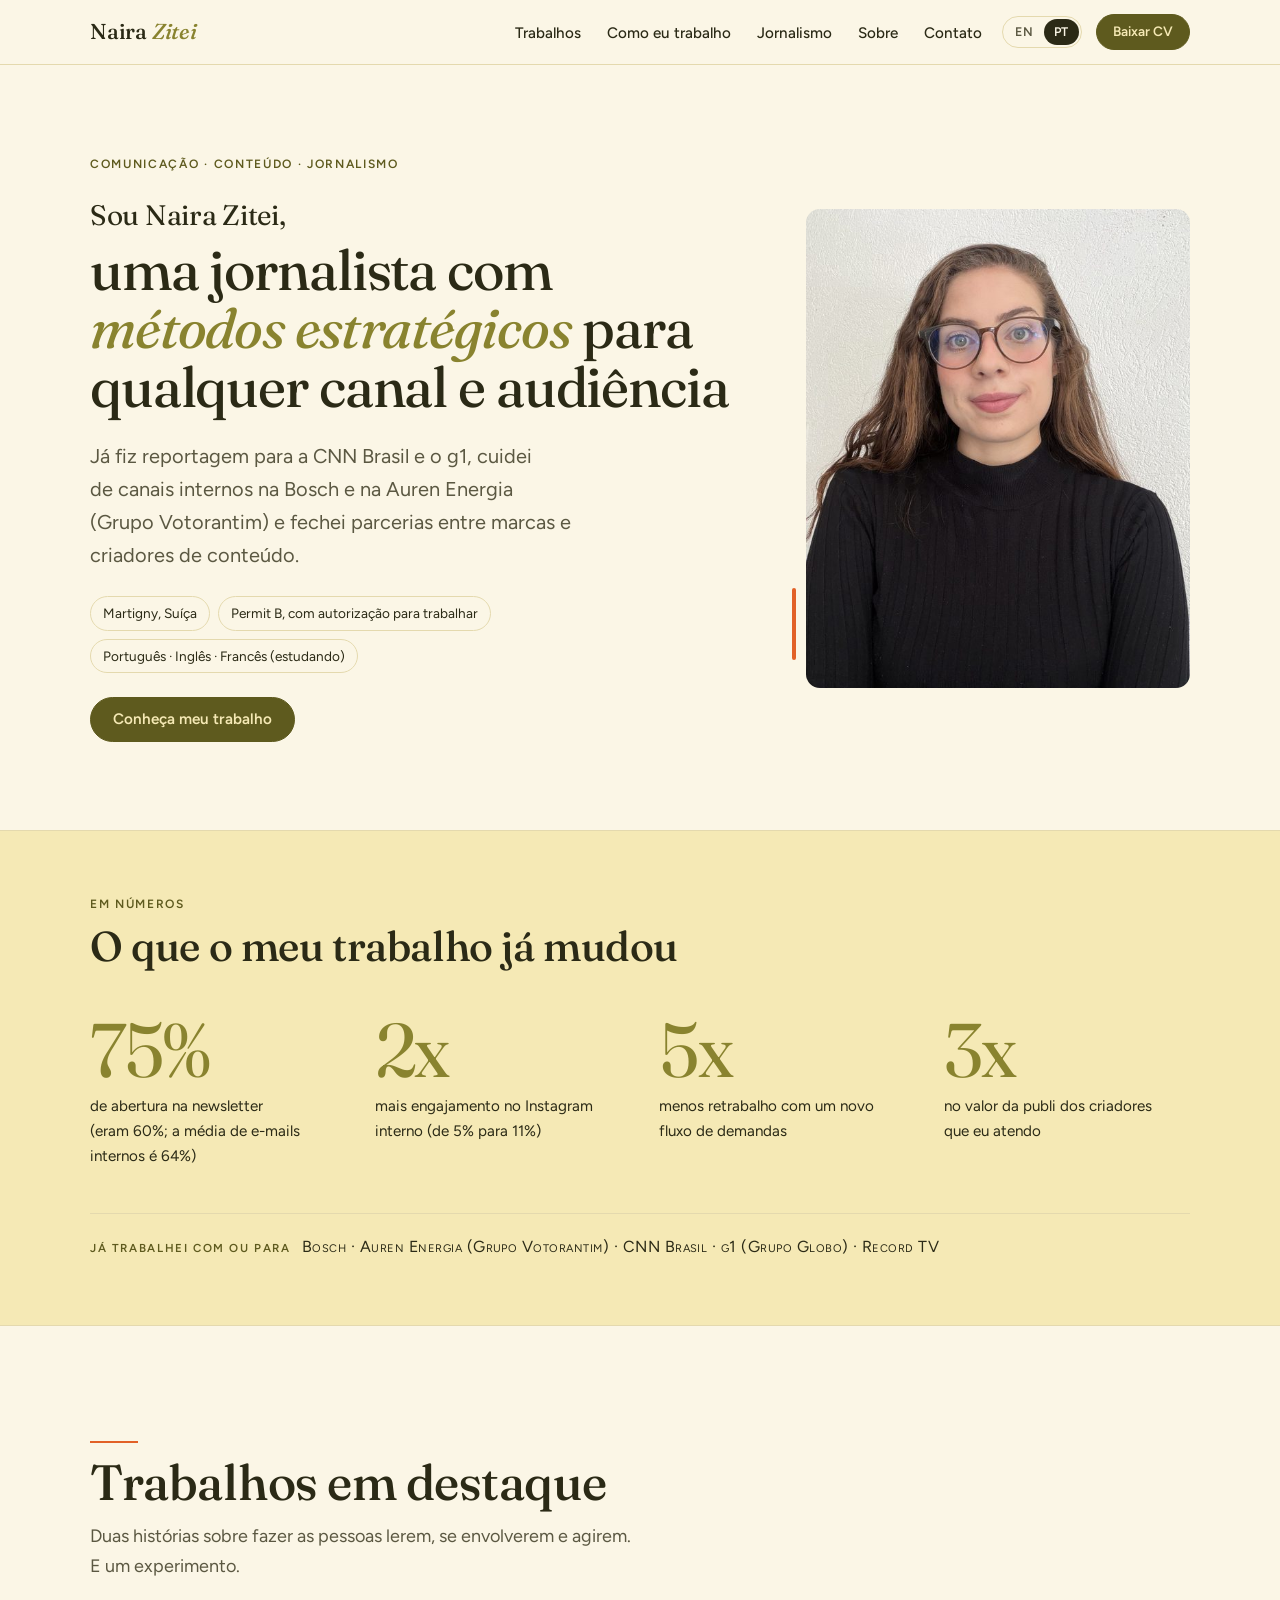
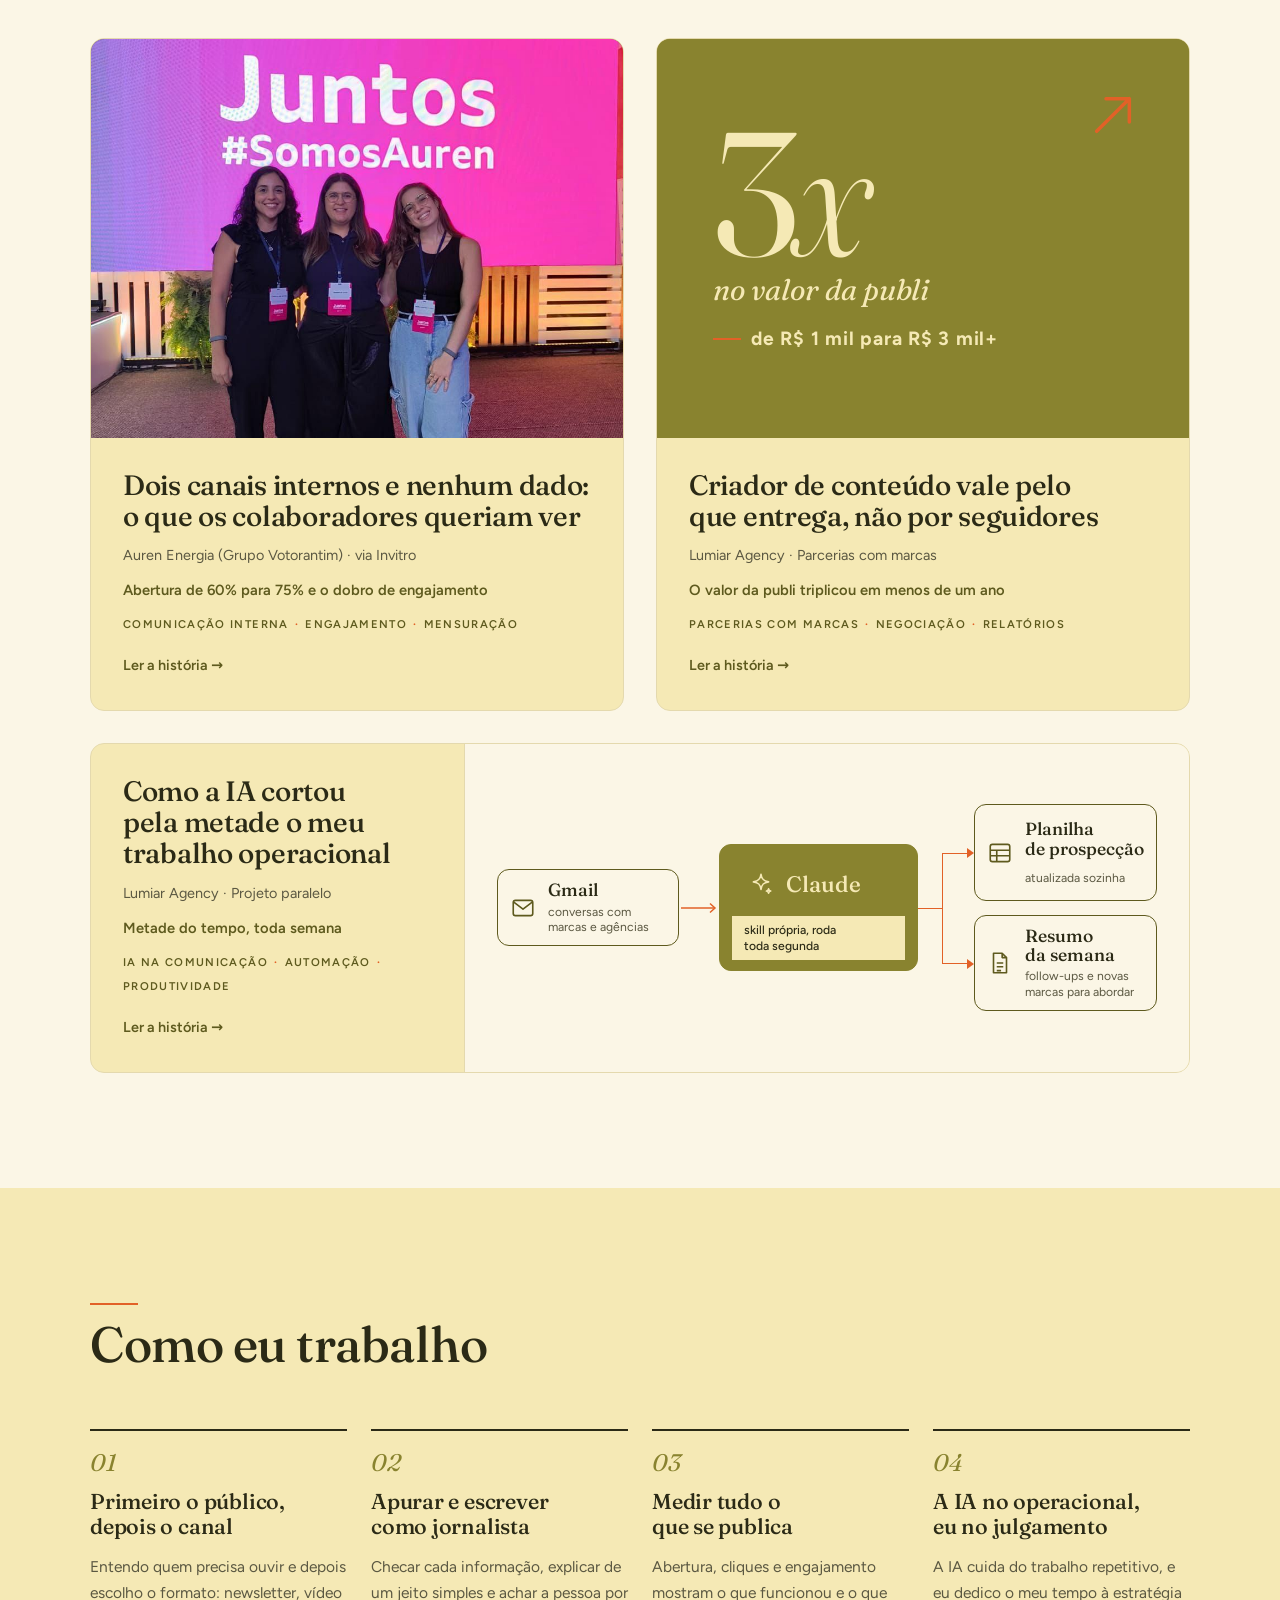
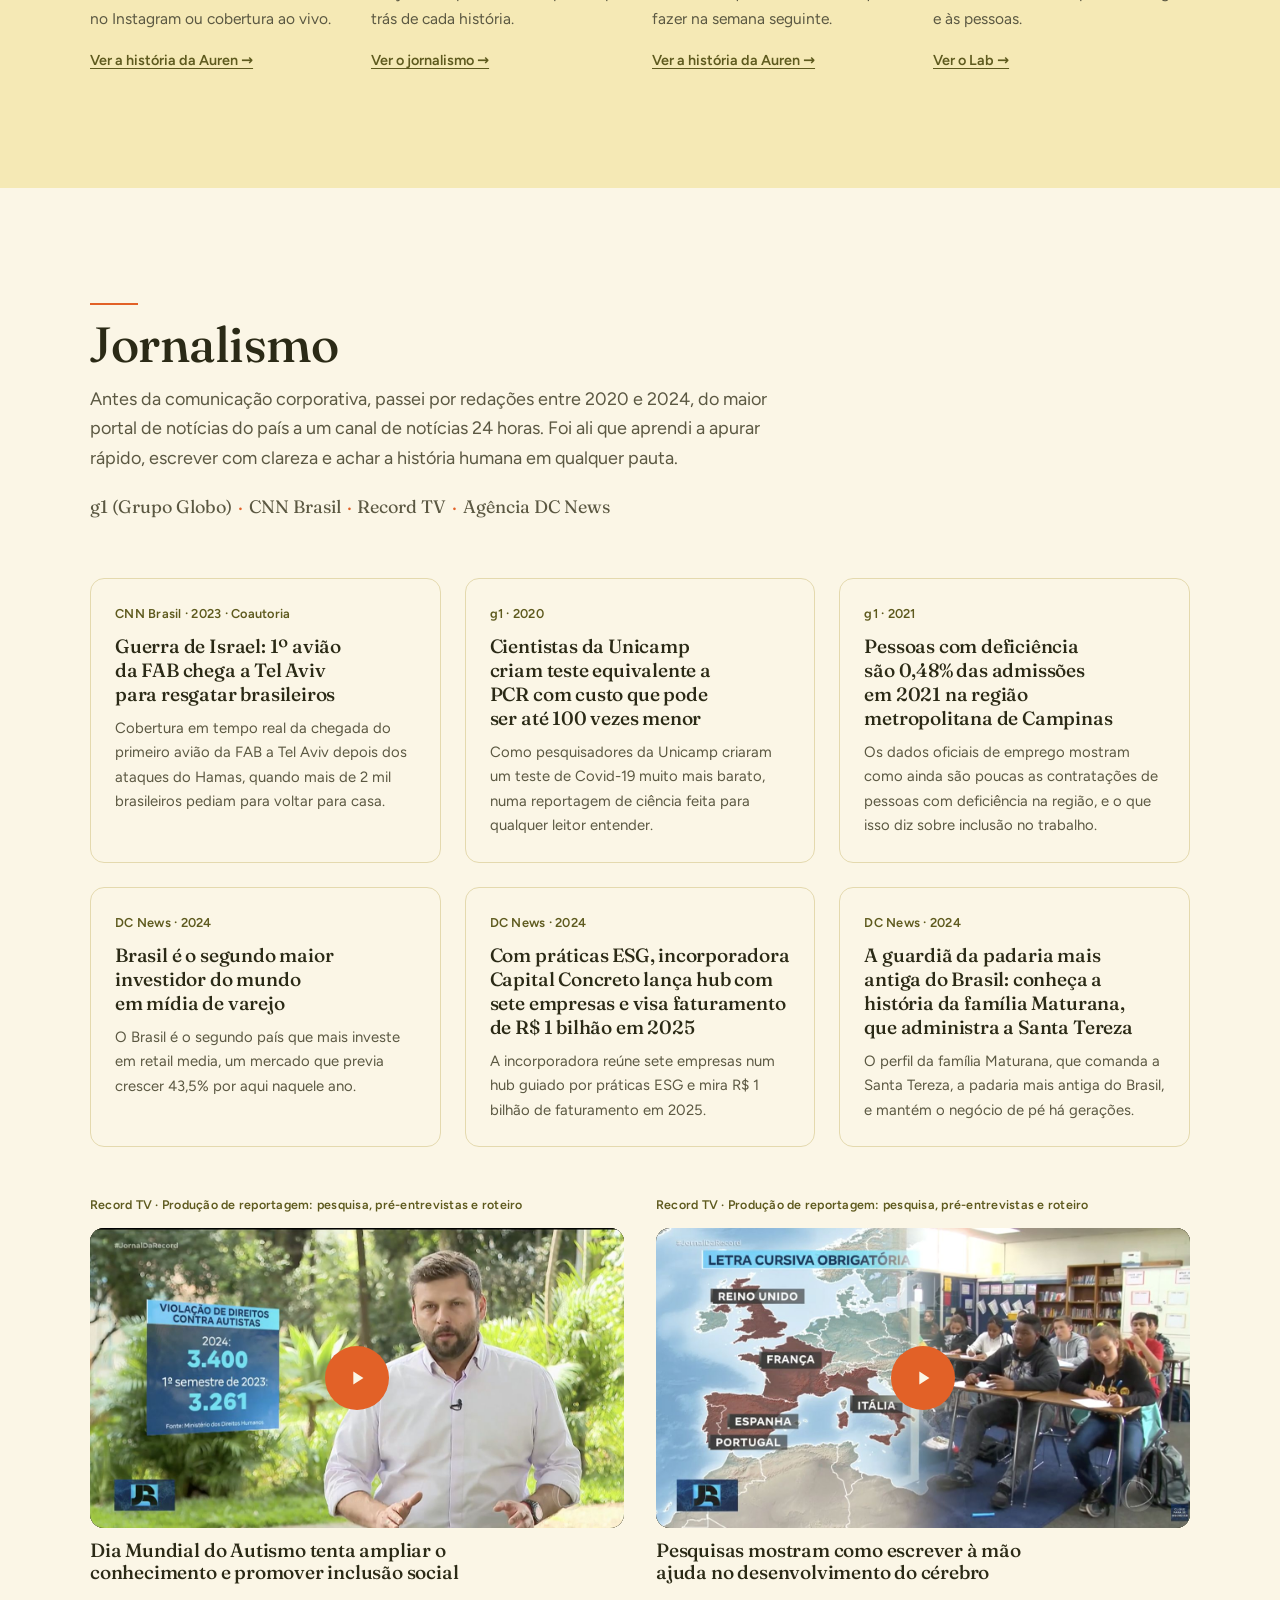
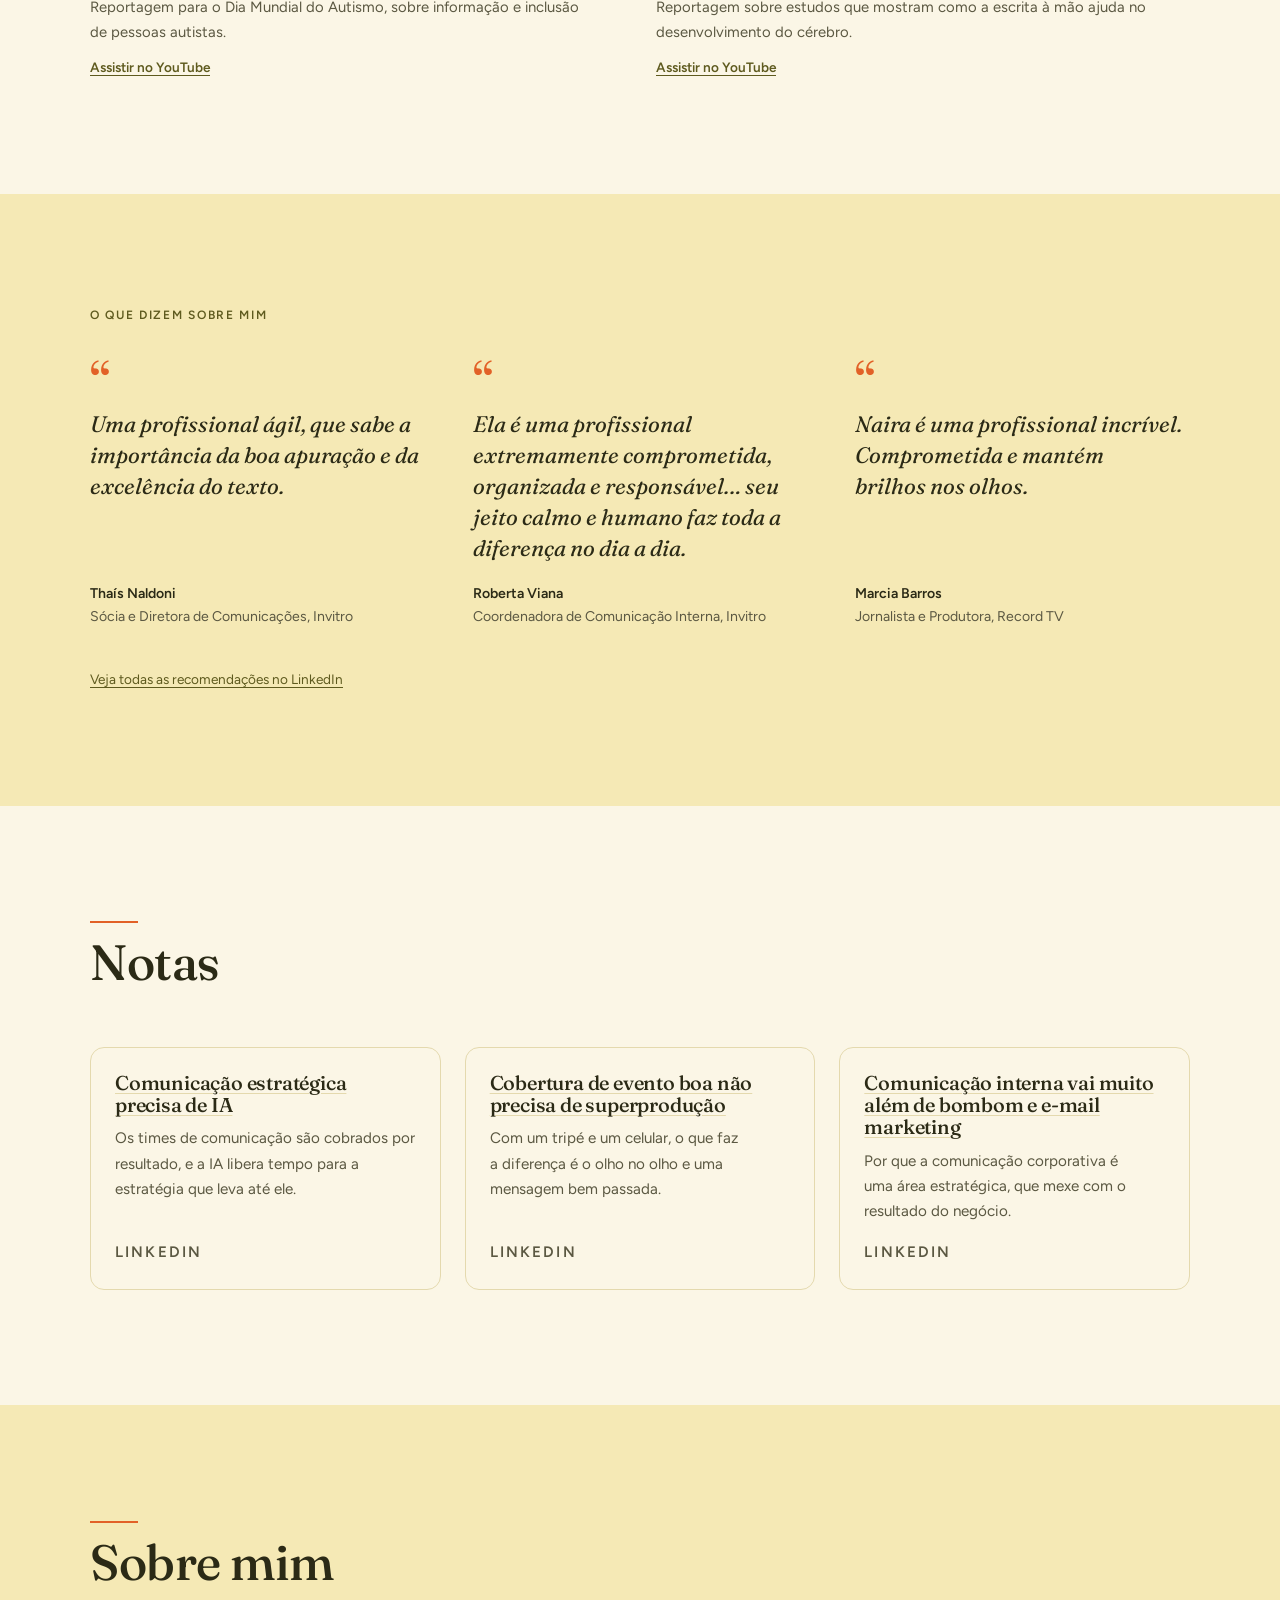
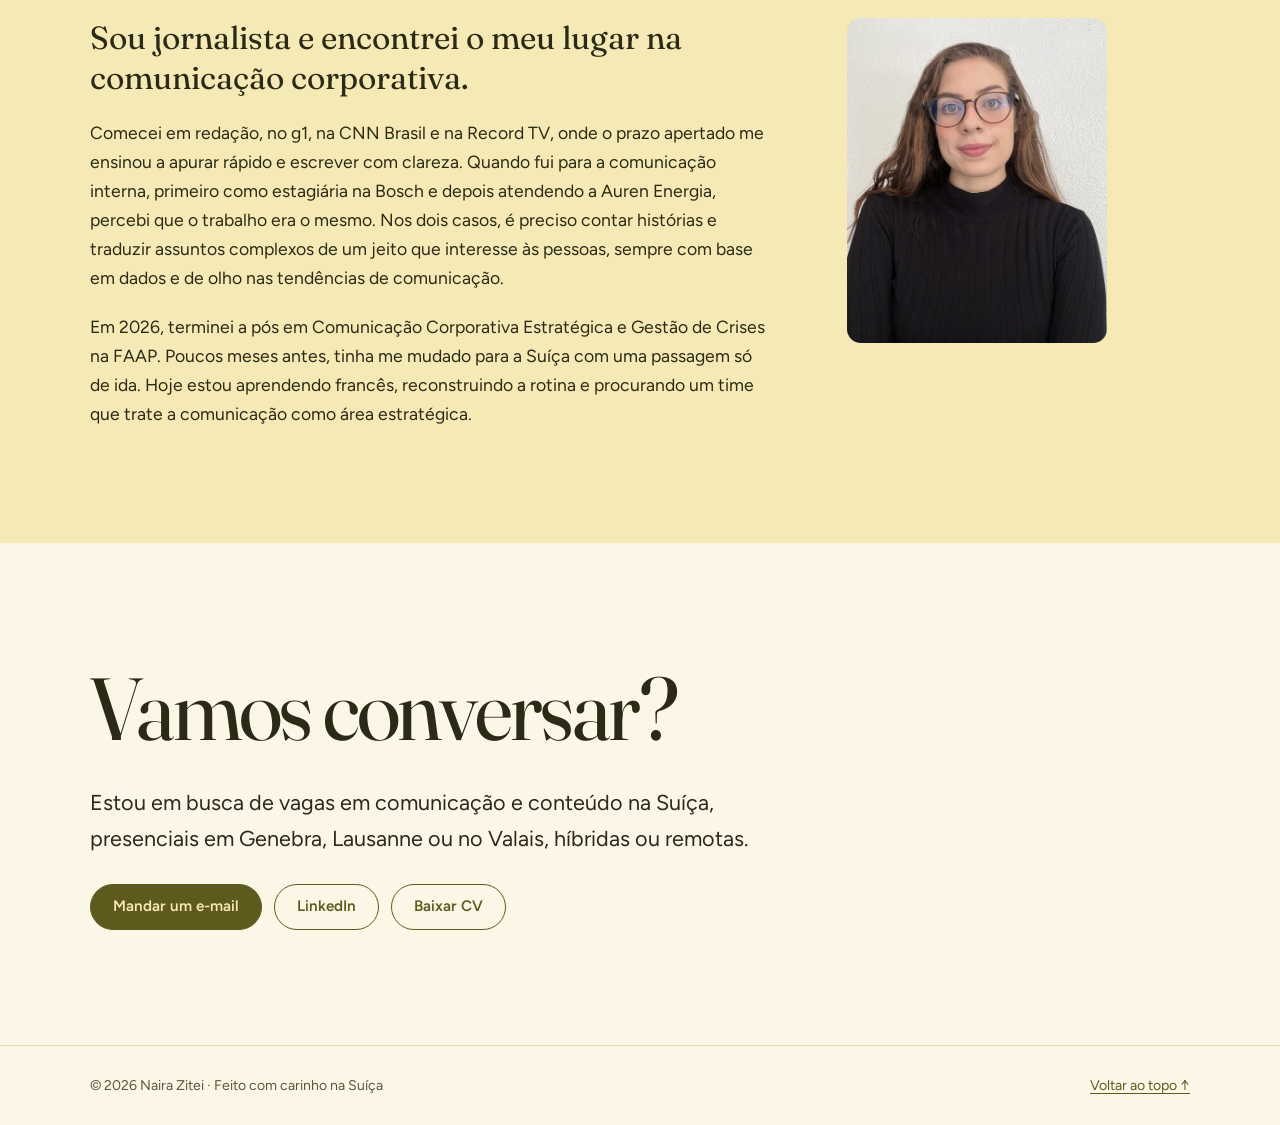
==== pt/index.html @ 951489b4 "Redesign portfolio site (EN + PT) New home page, Auren and Creators case studies, the Lab, Portugues" ====
<!doctype html>
<html lang="pt-BR">
<head>
<meta charset="utf-8">
<meta name="viewport" content="width=device-width, initial-scale=1, viewport-fit=cover">
<title>Naira Zitei | Comunicação, Conteúdo e Jornalismo</title>
<meta name="description" content="Jornalista e especialista em comunicação e conteúdo, morando na Suíça. Cases da Auren Energia (Grupo Votorantim) e de parcerias com marcas, além de reportagens publicadas na CNN Brasil e no g1.">
<link rel="canonical" href="https://nairazitei.github.io/pt/">
<link rel="alternate" hreflang="en" href="https://nairazitei.github.io/">
<link rel="alternate" hreflang="pt-BR" href="https://nairazitei.github.io/pt/">
<link rel="alternate" hreflang="x-default" href="https://nairazitei.github.io/">
<meta property="og:type" content="website">
<meta property="og:locale" content="pt_BR">
<meta property="og:title" content="Naira Zitei | Comunicação, Conteúdo e Jornalismo">
<meta property="og:description" content="Jornalista e especialista em comunicação e conteúdo, morando na Suíça. Cases da Auren Energia (Grupo Votorantim) e de parcerias com marcas, além de reportagens publicadas na CNN Brasil e no g1.">
<meta property="og:url" content="https://nairazitei.github.io/pt/">
<meta property="og:image" content="https://nairazitei.github.io/assets/img/og-image-pt.jpg">
<meta property="og:image:width" content="1200">
<meta property="og:image:height" content="630">
<meta property="og:image:alt" content="Retrato de Naira Zitei com o título: Uma jornalista com métodos estratégicos para qualquer canal e audiência">
<meta name="twitter:card" content="summary_large_image">
<meta name="theme-color" content="#FBF6E6">
<link rel="icon" href="../assets/img/favicon.svg" type="image/svg+xml">
<link rel="preload" href="../assets/fonts/fraunces-latin-opsz-normal.woff2" as="font" type="font/woff2" crossorigin>
<link rel="preload" href="../assets/fonts/figtree-latin-wght-normal.woff2" as="font" type="font/woff2" crossorigin>
<link rel="stylesheet" href="../assets/css/style.css">
</head>
<body>
<a class="skip" href="#main">Pular para o&nbsp;conteúdo</a>
<header class="site-header">
  <div class="wrap">
    <a class="wordmark" href="#top">Naira <em>Zitei</em></a>
    <nav class="nav" id="site-nav" aria-label="Principal">
      <ul>
        <li><a href="#work">Trabalhos</a></li>
        <li><a href="#how-i-work">Como eu&nbsp;trabalho</a></li>
        <li><a href="#journalism">Jornalismo</a></li>
        <li><a href="#about">Sobre</a></li>
        <li><a href="#contact">Contato</a></li>
      </ul>
    </nav>
    <div class="header-tools">
      <div class="lang" role="group" aria-label="Idioma">
        <a href="../index.html" hreflang="en" lang="en"><span aria-hidden="true">EN</span><span class="sr-only">English</span></a>
        <a href="index.html" hreflang="pt-BR" lang="pt-BR" aria-current="page"><span aria-hidden="true">PT</span><span class="sr-only">Português</span></a>
      </div>
      <a class="btn btn--primary btn--sm" href="../assets/cv/Naira-Zitei-CV-PT.pdf" target="_blank" rel="noopener">Baixar CV<span class="sr-only"> (abre em uma nova aba)</span></a>
      <button class="menu-btn" type="button" aria-controls="site-nav" aria-expanded="false" aria-label="Menu">
        <svg width="20" height="14" viewBox="0 0 20 14" aria-hidden="true"><path d="M0 1h20M0 7h20M0 13h20" stroke="currentColor" stroke-width="1.8" fill="none"/></svg>
      </button>
    </div>
  </div>
</header>
<main id="main">
<span id="top"></span>
<section class="hero" aria-labelledby="hero-title">
  <div class="wrap">
    <div class="hero-text">
      <p class="eyebrow">Comunicação · Conteúdo ·&nbsp;Jornalismo</p>
      <h1 id="hero-title"><span class="hello">Sou Naira Zitei,</span> uma jornalista com <em class="accent">métodos&nbsp;estratégicos</em> para qualquer canal e&nbsp;audiência</h1>
      <p class="sub">Já fiz reportagem para a CNN Brasil e o g1, cuidei de canais internos na Bosch e na Auren Energia (Grupo Votorantim) e fechei parcerias entre marcas e criadores de&nbsp;conteúdo.</p>
      <ul class="tags"><li>Martigny,&nbsp;Suíça</li><li>Permit B, com autorização para&nbsp;trabalhar</li><li>Português · Inglês · Francês&nbsp;(estudando)</li></ul>
      <div class="btn-row">
        <a class="btn btn--primary" href="#work">Conheça meu&nbsp;trabalho</a>
      </div>
    </div>
    <div class="hero-photo"><img src="../assets/img/naira-zitei-portrait-1000.jpg" srcset="../assets/img/naira-zitei-portrait-560.jpg 560w, ../assets/img/naira-zitei-portrait-1000.jpg 1000w" sizes="(max-width: 760px) 260px, 420px" width="1000" height="1333" alt="Retrato de Naira Zitei" fetchpriority="high"></div>
  </div>
</section>

<section class="numbers" aria-labelledby="numbers-title">
  <div class="wrap">
    <div class="numbers-head"><p class="eyebrow">Em&nbsp;números</p><h2 id="numbers-title">O que o meu trabalho já&nbsp;mudou</h2></div>
    <ul class="numbers-grid">
      <li><a class="num-link" href="auren.html"><span class="big">75%</span><p>de abertura na newsletter (eram 60%; a média de e-mails internos é&nbsp;64%)</p></a></li>
      <li><a class="num-link" href="auren.html"><span class="big">2x</span><p>mais engajamento no Instagram interno (de 5% para&nbsp;11%)</p></a></li>
      <li><a class="num-link" href="auren.html"><span class="big">5x</span><p>menos retrabalho com um novo fluxo de&nbsp;demandas</p></a></li>
      <li><a class="num-link" href="creators.html"><span class="big">3x</span><p>no valor da publi dos criadores que eu&nbsp;atendo</p></a></li>
    </ul>
    <p class="names"><strong>JÁ TRABALHEI COM OU&nbsp;PARA</strong> <span>Bosch · Auren Energia (Grupo Votorantim) · CNN Brasil · g1 (Grupo Globo) · Record TV</span></p>
  </div>
</section>

<section class="section" id="work" aria-labelledby="work-title">
  <div class="wrap">
    <div class="section-head">
      <hr class="rule">
      <h2 id="work-title">Trabalhos em&nbsp;destaque</h2>
      <p>Duas histórias sobre fazer as pessoas lerem, se envolverem e agirem. E um&nbsp;experimento.</p>
    </div>
    <div class="work-grid">
      <a class="card" href="auren.html">
        <div class="card-media"><img src="../assets/img/evento-auren-2025.jpg" width="960" height="1280" loading="lazy" alt="Equipe de comunicação da Auren no evento de liderança de 2025"></div>
        <div class="card-body">
          <h3 class="card-title">Dois canais internos e nenhum dado: o que os colaboradores queriam&nbsp;ver</h3>
          <p class="card-context">Auren Energia (Grupo Votorantim) · via&nbsp;Invitro</p>
          <p class="card-result">Abertura de 60% para 75% e o dobro de&nbsp;engajamento</p>
          <ul class="chips"><li>Comunicação interna<span class="tag-dot" aria-hidden="true">·</span></li><li>Engajamento<span class="tag-dot" aria-hidden="true">·</span></li><li>Mensuração</li></ul>
          <span class="card-cta">Ler a história →</span>
        </div>
      </a>
      <a class="card" href="creators.html">
        <div class="card-media"><div class="typo-cover" role="img" aria-label="3x no valor da publi, de R$ 1 mil para R$ 3 mil+">
  <svg class="arrow" viewBox="0 0 48 48" aria-hidden="true"><path d="M10 38 38 10M18 10h20v20" fill="none" stroke="#E26127" stroke-width="3" stroke-linecap="round" stroke-linejoin="round"/></svg>
  <span class="x" aria-hidden="true">3<em>x</em></span>
  <span class="lbl" aria-hidden="true">no valor da publi</span>
  <span class="from" aria-hidden="true">de R$ 1 mil para R$ 3 mil+</span>
</div></div>
        <div class="card-body">
          <h3 class="card-title">Criador de conteúdo vale pelo que entrega, não por&nbsp;seguidores</h3>
          <p class="card-context">Lumiar Agency · Parcerias com&nbsp;marcas</p>
          <p class="card-result">O valor da publi triplicou em menos de um&nbsp;ano</p>
          <ul class="chips"><li>Parcerias com marcas<span class="tag-dot" aria-hidden="true">·</span></li><li>Negociação<span class="tag-dot" aria-hidden="true">·</span></li><li>Relatórios</li></ul>
          <span class="card-cta">Ler a história →</span>
        </div>
      </a>
      <a class="card card--lab" href="lab.html">
        <div class="card-body">
          <h3 class="card-title">Como a IA cortou pela metade o meu trabalho&nbsp;operacional</h3>
          <p class="card-context">Lumiar Agency · Projeto&nbsp;paralelo</p>
          <p class="card-result">Metade do tempo, toda&nbsp;semana</p>
          <ul class="chips"><li>IA na comunicação<span class="tag-dot" aria-hidden="true">·</span></li><li>Automação<span class="tag-dot" aria-hidden="true">·</span></li><li>Produtividade</li></ul>
          <span class="card-cta">Ler a história →</span>
        </div>
        <div class="lab-visual"><figure class="flow-fig" style="margin:0;width:100%">
  <div class="flow" role="img" aria-label="Diagrama: as conversas do Gmail vão para uma skill do Claude toda segunda-feira, que atualiza a planilha de prospecção e gera um resumo com follow-ups e novas marcas para abordar.">
    <div class="node"><svg viewBox="0 0 24 24" fill="none" stroke="currentColor" stroke-width="1.5" stroke-linecap="round" stroke-linejoin="round" aria-hidden="true"><rect x="3" y="5" width="18" height="14" rx="2"/><path d="m3.5 6.5 8.5 6.5 8.5-6.5"/></svg><b>Gmail</b><small>conversas com marcas e&nbsp;agências</small></div>
    <div class="flow-arrow"><span class="fork-h"><svg viewBox="0 0 40 12" aria-hidden="true"><path d="M2 6h34" stroke="currentColor" stroke-width="1.5"/><path d="m31 1.5 5 4.5-5 4.5" fill="none" stroke="currentColor" stroke-width="1.5"/></svg></span><span class="fork-v"><svg viewBox="0 0 12 36" aria-hidden="true"><path d="M6 2v30" stroke="currentColor" stroke-width="1.5"/><path d="m1.5 27 4.5 5 4.5-5" fill="none" stroke="currentColor" stroke-width="1.5"/></svg></span></div>
    <div class="node node--claude"><svg viewBox="0 0 24 24" fill="none" stroke="currentColor" stroke-width="1.5" stroke-linejoin="round" aria-hidden="true"><path d="M12 3c.6 4.6 2.4 6.4 7 7-4.6.6-6.4 2.4-7 7-.6-4.6-2.4-6.4-7-7 4.6-.6 6.4-2.4 7-7Z"/><path d="M19 16.5c.2 1.3.8 1.9 2 2-1.2.2-1.8.8-2 2-.2-1.2-.8-1.8-2-2 1.2-.1 1.8-.7 2-2Z"/></svg><b>Claude</b><small>skill própria, roda toda&nbsp;segunda</small></div>
    <div class="fork" aria-hidden="true"><i class="f-in"></i><i class="f-v"></i><i class="f-a f-a1"></i><i class="f-a f-a2"></i></div><div class="flow-arrow fork-v-wrap"><span class="fork-v"><svg viewBox="0 0 12 36" aria-hidden="true"><path d="M6 2v30" stroke="currentColor" stroke-width="1.5"/><path d="m1.5 27 4.5 5 4.5-5" fill="none" stroke="currentColor" stroke-width="1.5"/></svg></span></div>
    <div class="flow-outs">
      <div class="node"><svg viewBox="0 0 24 24" fill="none" stroke="currentColor" stroke-width="1.5" aria-hidden="true"><rect x="3" y="4" width="18" height="16" rx="2"/><path d="M3 9.5h18M3 14.5h18M9 9.5V20"/></svg><b>Planilha de&nbsp;prospecção</b><small>atualizada&nbsp;sozinha</small></div>
      <div class="node"><svg viewBox="0 0 24 24" fill="none" stroke="currentColor" stroke-width="1.5" stroke-linejoin="round" aria-hidden="true"><path d="M6 3h8l4 4v14H6z"/><path d="M14 3v4h4M9 12h6M9 15.5h6M9 19h4"/></svg><b>Resumo da&nbsp;semana</b><small>follow-ups e novas marcas para&nbsp;abordar</small></div>
    </div>
  </div>
  
</figure></div>
      </a>
    </div>
  </div>
</section>

<section class="section section--band" id="how-i-work" aria-labelledby="how-title">
  <div class="wrap">
    <div class="section-head">
      <hr class="rule">
      <h2 id="how-title">Como eu&nbsp;trabalho</h2>
    </div>
    <ol class="principles">
      <li class="principle"><span class="n">01</span><h3>Primeiro o público, depois o&nbsp;canal</h3><p>Entendo quem precisa ouvir e depois escolho o formato: newsletter, vídeo no Instagram ou cobertura ao&nbsp;vivo.</p><a href="auren.html">Ver a história da Auren&nbsp;→</a></li>
      <li class="principle"><span class="n">02</span><h3>Apurar e escrever como&nbsp;jornalista</h3><p>Checar cada informação, explicar de um jeito simples e achar a pessoa por trás de cada&nbsp;história.</p><a href="#journalism">Ver o jornalismo&nbsp;→</a></li>
      <li class="principle"><span class="n">03</span><h3>Medir tudo o que se&nbsp;publica</h3><p>Abertura, cliques e engajamento mostram o que funcionou e o que fazer na semana&nbsp;seguinte.</p><a href="auren.html">Ver a história da Auren&nbsp;→</a></li>
      <li class="principle"><span class="n">04</span><h3>A IA no operacional, eu no&nbsp;julgamento</h3><p>A IA cuida do trabalho repetitivo, e eu dedico o meu tempo à estratégia e às&nbsp;pessoas.</p><a href="lab.html">Ver o Lab&nbsp;→</a></li>
    </ol>
  </div>
</section>

<section class="section" id="journalism" aria-labelledby="jour-title">
  <div class="wrap">
    <div class="section-head">
      <hr class="rule">
      <h2 id="jour-title">Jornalismo</h2>
      <p>Antes da comunicação corporativa, passei por redações entre 2020 e 2024, do maior portal de notícias do país a um canal de notícias 24 horas. Foi ali que aprendi a apurar rápido, escrever com clareza e achar a história humana em qualquer&nbsp;pauta.</p>
      <p class="outlets">g1 (Grupo Globo)<span class="sep" aria-hidden="true">·</span>CNN Brasil<span class="sep" aria-hidden="true">·</span>Record TV<span class="sep" aria-hidden="true">·</span>Agência DC&nbsp;News</p>
    </div>
    <ul class="article-grid">
      <li class="article"><p class="meta">CNN Brasil · 2023 ·&nbsp;Coautoria</p><h3><a href="https://www.cnnbrasil.com.br/internacional/guerra-de-israel-1o-aviao-da-fab-chega-a-tel-aviv-para-resgatar-brasileiros/" target="_blank" rel="noopener">Guerra de Israel: 1º avião da FAB chega a Tel Aviv para resgatar brasileiros<span class="sr-only"> (abre em uma nova aba)</span></a></h3><p>Cobertura em tempo real da chegada do primeiro avião da FAB a Tel Aviv depois dos ataques do Hamas, quando mais de 2 mil brasileiros pediam para voltar para&nbsp;casa.</p></li>
      <li class="article"><p class="meta">g1 ·&nbsp;2020</p><h3><a href="https://g1.globo.com/sp/campinas-regiao/noticia/2020/08/30/cientistas-da-unicamp-criam-novo-teste-da-covid-19-e-preveem-valor-ate-100-vezes-mais-barato-que-exames-tradicionais.ghtml" target="_blank" rel="noopener">Cientistas da Unicamp criam teste equivalente a PCR com custo que pode ser até 100 vezes menor<span class="sr-only"> (abre em uma nova aba)</span></a></h3><p>Como pesquisadores da Unicamp criaram um teste de Covid-19 muito mais barato, numa reportagem de ciência feita para qualquer leitor&nbsp;entender.</p></li>
      <li class="article"><p class="meta">g1 ·&nbsp;2021</p><h3><a href="https://g1.globo.com/sp/campinas-regiao/noticia/2021/09/06/pessoas-com-deficiencia-sao-048percent-das-admissoes-em-2021-na-regiao-metropolitana-de-campinas.ghtml" target="_blank" rel="noopener">Pessoas com deficiência são 0,48% das admissões em 2021 na região metropolitana de Campinas<span class="sr-only"> (abre em uma nova aba)</span></a></h3><p>Os dados oficiais de emprego mostram como ainda são poucas as contratações de pessoas com deficiência na região, e o que isso diz sobre inclusão no&nbsp;trabalho.</p></li>
      <li class="article"><p class="meta">DC News ·&nbsp;2024</p><h3><a href="https://agenciadcnews.com.br/brasil-e-segundo-maior-investidor-em-midia-de-varejo-do-mundo/" target="_blank" rel="noopener">Brasil é o segundo maior investidor do mundo em mídia de varejo<span class="sr-only"> (abre em uma nova aba)</span></a></h3><p>O Brasil é o segundo país que mais investe em retail media, um mercado que previa crescer 43,5% por aqui naquele&nbsp;ano.</p></li>
      <li class="article"><p class="meta">DC News ·&nbsp;2024</p><h3><a href="https://agenciadcnews.com.br/com-praticas-esg-incorporadora-capital-concreto-lanca-hub-com-sete-empresas-e-visa-faturamento-de-r-1-bilhao-em-2025/" target="_blank" rel="noopener">Com práticas ESG, incorporadora Capital Concreto lança hub com sete empresas e visa faturamento de R$ 1 bilhão em 2025<span class="sr-only"> (abre em uma nova aba)</span></a></h3><p>A incorporadora reúne sete empresas num hub guiado por práticas ESG e mira R$ 1 bilhão de faturamento em&nbsp;2025.</p></li>
      <li class="article"><p class="meta">DC News ·&nbsp;2024</p><h3><a href="https://agenciadcnews.com.br/a-guardia-da-padaria-mais-antiga-do-brasil-conheca-a-historia-da-familia-maturana-que-administra-santa-tereza/" target="_blank" rel="noopener">A guardiã da padaria mais antiga do Brasil: conheça a história da família Maturana, que administra a Santa Tereza<span class="sr-only"> (abre em uma nova aba)</span></a></h3><p>O perfil da família Maturana, que comanda a Santa Tereza, a padaria mais antiga do Brasil, e mantém o negócio de pé há&nbsp;gerações.</p></li>
    </ul>
    <div class="videos">
    <article class="video">
      <p class="cap">Record TV · Produção de reportagem: pesquisa, pré-entrevistas e&nbsp;roteiro</p>
      <div class="video-frame"><button type="button" class="video-play has-poster" data-yt="qqfcTQo4cUs" data-title="Dia Mundial do Autismo tenta ampliar o conhecimento e promover inclusão social"><img class="video-poster" src="../assets/img/video-dia-autismo.jpg" width="1280" height="716" loading="lazy" alt=""><span class="disc"><svg width="22" height="22" viewBox="0 0 24 24" aria-hidden="true"><path d="M8 5v14l11-7z" fill="#FBF6E6"/></svg></span><span class="hint">Reproduzir vídeo</span><span class="sr-only">: Dia Mundial do Autismo tenta ampliar o conhecimento e promover inclusão social</span></button></div>
      <h3>Dia Mundial do Autismo tenta ampliar o conhecimento e promover inclusão&nbsp;social</h3>
      <p>Reportagem para o Dia Mundial do Autismo, sobre informação e inclusão de pessoas&nbsp;autistas.</p>
      <p class="yt"><a href="https://www.youtube.com/watch?v=qqfcTQo4cUs" target="_blank" rel="noopener">Assistir no YouTube<span class="sr-only"> (abre em uma nova aba)</span></a></p>
    </article>
    <article class="video">
      <p class="cap">Record TV · Produção de reportagem: pesquisa, pré-entrevistas e&nbsp;roteiro</p>
      <div class="video-frame"><button type="button" class="video-play has-poster" data-yt="EiNPVbCGUAY" data-title="Pesquisas mostram como escrever à mão ajuda no desenvolvimento do cérebro"><img class="video-poster" src="../assets/img/video-escrita-a-mao.jpg" width="1280" height="716" loading="lazy" alt=""><span class="disc"><svg width="22" height="22" viewBox="0 0 24 24" aria-hidden="true"><path d="M8 5v14l11-7z" fill="#FBF6E6"/></svg></span><span class="hint">Reproduzir vídeo</span><span class="sr-only">: Pesquisas mostram como escrever à mão ajuda no desenvolvimento do cérebro</span></button></div>
      <h3>Pesquisas mostram como escrever à mão ajuda no desenvolvimento do&nbsp;cérebro</h3>
      <p>Reportagem sobre estudos que mostram como a escrita à mão ajuda no desenvolvimento do&nbsp;cérebro.</p>
      <p class="yt"><a href="https://www.youtube.com/watch?v=EiNPVbCGUAY" target="_blank" rel="noopener">Assistir no YouTube<span class="sr-only"> (abre em uma nova aba)</span></a></p>
    </article>
    </div>
  </div>
</section>

<section class="section section--band" aria-labelledby="quotes-title">
  <div class="wrap">
    <h2 id="quotes-title" class="eyebrow" style="font-family:var(--sans);margin-bottom:clamp(28px,4vw,44px)">O que dizem sobre&nbsp;mim</h2>
    <ul class="quotes">
    <li><figure class="quote"><blockquote>Uma profissional ágil, que sabe a importância da boa apuração e da excelência do&nbsp;texto.</blockquote><figcaption><strong>Thaís&nbsp;Naldoni</strong>Sócia e Diretora de Comunicações,&nbsp;Invitro</figcaption></figure></li>
    <li><figure class="quote"><blockquote>Ela é uma profissional extremamente comprometida, organizada e responsável… seu jeito calmo e humano faz toda a diferença no dia a&nbsp;dia.</blockquote><figcaption><strong>Roberta&nbsp;Viana</strong>Coordenadora de Comunicação Interna,&nbsp;Invitro</figcaption></figure></li>
    <li><figure class="quote"><blockquote>Naira é uma profissional incrível. Comprometida e mantém brilhos nos&nbsp;olhos.</blockquote><figcaption><strong>Marcia&nbsp;Barros</strong>Jornalista e Produtora, Record&nbsp;TV</figcaption></figure></li>
    </ul>
    <p class="fineprint"><a href="https://www.linkedin.com/in/nairazitei/" target="_blank" rel="noopener">Veja todas as recomendações no LinkedIn<span class="sr-only"> (abre em uma nova aba)</span></a></p>
  </div>
</section>

<section class="section" aria-labelledby="notes-title">
  <div class="wrap">
    <div class="section-head">
      <hr class="rule">
      <h2 id="notes-title">Notas</h2>
    </div>
    <ul class="notes">
    <li class="note"><h3><a href="https://www.linkedin.com/feed/update/urn:li:activity:7483584337041596417/" target="_blank" rel="noopener">Comunicação estratégica precisa de IA<span class="sr-only"> (abre em uma nova aba)</span></a></h3><p>Os times de comunicação são cobrados por resultado, e a IA libera tempo para a estratégia que leva até&nbsp;ele.</p><p class="label">LinkedIn</p></li>
    <li class="note"><h3><a href="https://www.linkedin.com/feed/update/urn:li:activity:7407185802054610944/" target="_blank" rel="noopener">Cobertura de evento boa não precisa de superprodução<span class="sr-only"> (abre em uma nova aba)</span></a></h3><p>Com um tripé e um celular, o que faz a diferença é o olho no olho e uma mensagem bem&nbsp;passada.</p><p class="label">LinkedIn</p></li>
    <li class="note"><h3><a href="https://www.linkedin.com/feed/update/urn:li:activity:7306816926389825536/" target="_blank" rel="noopener">Comunicação interna vai muito além de bombom e e-mail marketing<span class="sr-only"> (abre em uma nova aba)</span></a></h3><p>Por que a comunicação corporativa é uma área estratégica, que mexe com o resultado do&nbsp;negócio.</p><p class="label">LinkedIn</p></li>
    </ul>
  </div>
</section>

<section class="section section--band" id="about" aria-labelledby="about-title">
  <div class="wrap">
    <div class="section-head" style="margin-bottom:28px"><hr class="rule"><h2 id="about-title">Sobre&nbsp;mim</h2></div>
    <div class="about">
      <div class="about-text">
        <p class="lede">Sou jornalista e encontrei o meu lugar na comunicação&nbsp;corporativa.</p>
        <p>Comecei em redação, no g1, na CNN Brasil e na Record TV, onde o prazo apertado me ensinou a apurar rápido e escrever com clareza. Quando fui para a comunicação interna, primeiro como estagiária na Bosch e depois atendendo a Auren Energia, percebi que o trabalho era o mesmo. Nos dois casos, é preciso contar histórias e traduzir assuntos complexos de um jeito que interesse às pessoas, sempre com base em dados e de olho nas tendências de&nbsp;comunicação.</p>
        <p>Em 2026, terminei a pós em Comunicação Corporativa Estratégica e Gestão de Crises na FAAP. Poucos meses antes, tinha me mudado para a Suíça com uma passagem só de ida. Hoje estou aprendendo francês, reconstruindo a rotina e procurando um time que trate a comunicação como área&nbsp;estratégica.</p>
      </div>
      <div class="about-photo"><img src="../assets/img/naira-zitei-portrait-1000.jpg" srcset="../assets/img/naira-zitei-portrait-560.jpg 560w, ../assets/img/naira-zitei-portrait-1000.jpg 1000w" sizes="260px" width="560" height="747" alt="Retrato de Naira Zitei" loading="lazy"></div>
    </div>
  </div>
</section>

<section class="section contact" id="contact" aria-labelledby="contact-title">
  <div class="wrap">
    <div class="read">
      <h2 id="contact-title">Vamos&nbsp;conversar?</h2>
      <p class="lead">Estou em busca de vagas em comunicação e conteúdo na Suíça, presenciais em Genebra, Lausanne ou no Valais, híbridas ou&nbsp;remotas.</p>
      <div class="btn-row">
        <a class="btn btn--primary" href="mailto:nairapz@gmail.com">Mandar um&nbsp;e-mail</a>
        <a class="btn btn--secondary" href="https://www.linkedin.com/in/nairazitei/" target="_blank" rel="noopener">LinkedIn<span class="sr-only"> (abre em uma nova aba)</span></a>
        <a class="btn btn--secondary" href="../assets/cv/Naira-Zitei-CV-PT.pdf" target="_blank" rel="noopener">Baixar CV<span class="sr-only"> (abre em uma nova aba)</span></a>
      </div>
    </div>
  </div>
</section>
</main>
<footer class="site-footer">
  <div class="wrap"><p>© 2026 Naira Zitei · Feito com carinho na&nbsp;Suíça</p><p><a href="#top">Voltar ao topo&nbsp;↑</a></p></div>
</footer>
<script src="../assets/js/main.js" defer></script>
</body>
</html>
---- assets/css/style.css ----
/* Naira Zitei — portfolio. Palette and type from the brief. */
@font-face{font-family:"Fraunces";src:url("../fonts/fraunces-latin-opsz-normal.woff2") format("woff2");font-weight:100 900;font-style:normal;font-display:swap}
@font-face{font-family:"Fraunces";src:url("../fonts/fraunces-latin-opsz-italic.woff2") format("woff2");font-weight:100 900;font-style:italic;font-display:swap}
/* Fraunces' J has a hooked flag that reads as a glitch: take J alone from Newsreader */
@font-face{font-family:"Fraunces";src:url("../fonts/newsreader-J-normal.woff2") format("woff2");font-weight:100 900;font-style:normal;font-display:swap;unicode-range:U+004A}
@font-face{font-family:"Fraunces";src:url("../fonts/newsreader-J-italic.woff2") format("woff2");font-weight:100 900;font-style:italic;font-display:swap;unicode-range:U+004A}
@font-face{font-family:"Figtree";src:url("../fonts/figtree-latin-wght-normal.woff2") format("woff2");font-weight:300 900;font-style:normal;font-display:swap}

:root{
  color-scheme:light;
  --bg:#FBF6E6;        /* page background */
  --band:#F5E9B5;      /* bands, cards, numbers strip */
  --olive:#89832F;     /* big numbers, accent words, large text only */
  --olive-dark:#5E5A1E;/* links, buttons, small accent text */
  --orange:#E26127;    /* highlight, ~5% of page */
  --ink:#2B2A16;       /* text */
  --muted:#5B5842;     /* secondary text, 6.6:1 on bg */
  --line:#E4D9AE;      /* borders, dividers */
  --grey-bar:#C9C3AB;  /* "Before" bars */
  --serif:"Fraunces",Georgia,"Times New Roman",serif;
  --sans:"Figtree",system-ui,-apple-system,"Segoe UI",Roboto,sans-serif;
  --read:680px;
  --wide:1180px;
  --gutter:clamp(16px,4vw,40px);
  --radius:14px;
}
*,*::before,*::after{box-sizing:border-box}
html{scroll-behavior:smooth;scroll-padding-top:84px;-webkit-text-size-adjust:100%}
@media (prefers-reduced-motion:reduce){html{scroll-behavior:auto}*{animation:none!important;transition:none!important}}
body{margin:0;background:var(--bg);color:var(--ink);font-family:var(--sans);font-size:1.0625rem;line-height:1.65;-webkit-font-smoothing:antialiased;text-rendering:optimizeLegibility}
img{max-width:100%;height:auto;display:block}
h1,h2,h3,h4{font-family:var(--serif);font-weight:500;line-height:1.12;margin:0;text-wrap:balance;font-optical-sizing:auto;letter-spacing:-.01em}
p{margin:0}
em.accent,.accent{font-style:italic;color:var(--olive)}
a{color:var(--olive-dark);text-decoration-thickness:1px;text-underline-offset:3px}
a:hover{text-decoration-color:var(--orange)}
:focus-visible{outline:2px solid var(--olive-dark);outline-offset:3px;border-radius:4px}
.sr-only{position:absolute!important;width:1px;height:1px;padding:0;margin:-1px;overflow:hidden;clip:rect(0,0,0,0);white-space:nowrap;border:0}
.skip{position:absolute;left:12px;top:-60px;background:var(--olive-dark);color:var(--band);padding:10px 14px;border-radius:8px;z-index:100}
.skip:focus{top:12px}

.wrap{max-width:var(--wide);margin-inline:auto;padding-inline:var(--gutter)}
.read{max-width:var(--read)}
.eyebrow,.label{font-family:var(--sans);font-size:.75rem;font-weight:600;letter-spacing:.14em;text-transform:uppercase;color:var(--olive-dark)}
.section{padding-block:clamp(64px,9vw,120px)}
.section--band{background:var(--band)}
.section-head{display:grid;gap:12px;margin-bottom:clamp(32px,5vw,56px);max-width:var(--read)}
.section-head h2{font-size:clamp(2rem,4.2vw,3.1rem)}
.section-head p{color:var(--muted);font-size:1.125rem}
.rule{width:48px;height:2px;background:var(--orange);border:0;margin:0}

/* Header */
.site-header{position:sticky;top:env(safe-area-inset-top,0px);z-index:50;background:rgba(251,246,230,.94);backdrop-filter:saturate(1.2) blur(8px);border-bottom:1px solid var(--line)}
.site-header .wrap{display:flex;align-items:center;gap:20px;min-height:64px}
.wordmark{font-family:var(--serif);font-size:1.35rem;font-weight:500;color:var(--ink);text-decoration:none;letter-spacing:-.01em;white-space:nowrap}
.wordmark em{font-style:italic;color:var(--olive)}
.nav{margin-left:auto}
.nav ul{display:flex;gap:26px;list-style:none;margin:0;padding:0}
.nav a{color:var(--ink);text-decoration:none;font-size:.95rem;font-weight:500;padding-block:6px;border-bottom:2px solid transparent}
.nav a:hover{border-bottom-color:var(--orange)}
.header-tools{display:flex;align-items:center;gap:14px}
.lang{display:flex;border:1px solid var(--line);border-radius:999px;padding:2px;font-size:.78rem;font-weight:600;letter-spacing:.06em}
.lang a{border-radius:999px;padding:4px 10px;color:var(--muted);text-decoration:none;line-height:1.4}
.lang a:hover{color:var(--ink);box-shadow:inset 0 -2px 0 var(--orange)}
.lang a[aria-current="page"]{background:var(--ink);color:var(--bg);box-shadow:none}
.menu-btn{display:none;background:none;border:1px solid var(--line);border-radius:10px;width:42px;height:40px;cursor:pointer;color:var(--ink);align-items:center;justify-content:center}
.toast{position:fixed;left:50%;bottom:calc(24px + env(safe-area-inset-bottom,0px));transform:translateX(-50%);background:var(--ink);color:var(--bg);padding:10px 16px;border-radius:10px;font-size:.9rem;z-index:80;max-width:calc(100% - 32px)}

/* Buttons */
.btn{display:inline-flex;align-items:center;justify-content:center;gap:8px;font-family:var(--sans);font-weight:600;font-size:.95rem;line-height:1;padding:14px 22px;border-radius:999px;text-decoration:none;border:1.5px solid var(--olive-dark);transition:background .2s,color .2s,border-color .2s;white-space:nowrap}
.btn--primary{background:var(--olive-dark);color:var(--band)}
.btn--primary:hover{background:var(--ink);border-color:var(--ink)}
.btn--secondary{background:transparent;color:var(--olive-dark)}
.btn--secondary:hover{border-color:var(--orange);color:var(--ink)}
.btn--sm{padding:10px 16px;font-size:.85rem}
.btn-row{display:flex;flex-wrap:wrap;gap:12px}

/* Hero */
.hero{padding-block:clamp(40px,7vw,96px) clamp(48px,7vw,88px)}
.hero .wrap{display:grid;grid-template-columns:1.25fr .75fr;gap:clamp(32px,6vw,88px);align-items:center}
.hero-text{display:grid;gap:24px;animation:rise .8s ease-out both}
.hero h1{font-size:clamp(2.4rem,5.2vw,4.4rem);font-weight:450;letter-spacing:-.02em;line-height:1.04}
.hero .sub{font-size:clamp(1.1rem,1.6vw,1.25rem);color:var(--muted);max-width:40ch}
.tags{display:flex;flex-wrap:wrap;gap:8px;list-style:none;margin:0;padding:0}
.tags li{font-size:.85rem;border:1px solid var(--line);background:var(--bg);border-radius:999px;padding:5px 12px;color:var(--ink)}
.hero-photo{position:relative;animation:rise .8s .1s ease-out both}
.hero-photo img{width:100%;aspect-ratio:4/5;object-fit:cover;object-position:50% 30%;border-radius:var(--radius)}
.hero-photo::after{content:"";position:absolute;left:-14px;bottom:28px;width:4px;height:72px;background:var(--orange);border-radius:2px}
@keyframes rise{from{opacity:.001;transform:translateY(10px)}to{opacity:1;transform:none}}

/* Numbers strip */
.numbers{background:var(--band);padding-block:clamp(40px,6vw,64px);border-block:1px solid var(--line)}
.numbers-grid{display:grid;grid-template-columns:repeat(4,1fr);gap:clamp(20px,3vw,40px);list-style:none;margin:0;padding:0}
.numbers-grid li{display:grid;gap:8px;align-content:start}
.big{font-family:var(--serif);font-weight:400;color:var(--olive);font-size:clamp(3rem,6vw,4.75rem);line-height:.95;letter-spacing:-.03em;font-variant-numeric:lining-nums}
.numbers-grid p{font-size:.95rem;color:var(--ink);max-width:24ch}
.names{margin-top:clamp(28px,4vw,44px);padding-top:20px;border-top:1px solid var(--line);font-size:.85rem;color:var(--muted);letter-spacing:.02em}
.names strong{font-weight:600;letter-spacing:.14em;font-size:.72rem;color:var(--olive-dark);margin-right:8px}
.names span{font-variant:small-caps;font-size:1rem;letter-spacing:.03em;color:var(--ink)}

/* Work cards */
.work-grid{display:grid;grid-template-columns:1fr 1fr;gap:clamp(20px,3vw,32px)}
.card{position:relative;display:flex;flex-direction:column;background:var(--band);border:1px solid var(--line);border-radius:var(--radius);overflow:hidden;color:var(--ink);text-decoration:none;transition:transform .25s ease,box-shadow .25s ease}
.card:hover{transform:translateY(-3px);box-shadow:0 14px 30px -18px rgba(43,42,22,.35)}
.card:hover .card-title{text-decoration:underline;text-decoration-color:var(--orange);text-decoration-thickness:1.5px;text-underline-offset:5px}
.card-media{aspect-ratio:4/3;overflow:hidden;background:var(--olive)}
.card-media img{width:100%;height:100%;object-fit:cover;object-position:50% 42%}
.card-body{display:grid;gap:12px;padding:clamp(22px,3vw,32px);flex:1;align-content:start}
.card-nums{font-family:var(--serif);color:var(--olive);font-size:clamp(2.2rem,4vw,3rem);line-height:1;letter-spacing:-.02em}
.card-nums .dot{color:var(--line);margin-inline:.2em}
.card-title{font-size:clamp(1.35rem,2.2vw,1.75rem);font-weight:500}
.card-context{font-size:.9rem;color:var(--muted)}
.chips{display:flex;flex-wrap:wrap;gap:6px 0;list-style:none;margin:6px 0 0;padding:0;font-size:.7rem;font-weight:600;letter-spacing:.12em;text-transform:uppercase;color:var(--olive-dark)}
.card-cta{margin-top:auto;padding-top:8px;font-weight:600;font-size:.9rem;color:var(--olive-dark)}
.card--lab{grid-column:1/-1;flex-direction:row;align-items:stretch}
.card--lab .card-body{flex:0 0 34%}
.card--lab .lab-visual{flex:1 1 auto;padding:clamp(20px,3vw,32px);display:flex;align-items:center;border-left:1px solid var(--line);background:var(--bg)}

/* Typographic cover (Story 2) */
.typo-cover{position:relative;background:var(--olive);color:var(--band);display:flex;flex-direction:column;justify-content:center;align-items:flex-start;gap:6px;padding:clamp(24px,5vw,56px);height:100%;min-height:100%;overflow:hidden}
.typo-cover .x{font-family:var(--serif);font-weight:400;font-size:clamp(6rem,15vw,11rem);line-height:.82;letter-spacing:-.04em}
.typo-cover .x em{font-style:italic;font-weight:300}
.typo-cover .lbl{font-family:var(--serif);font-style:italic;font-size:clamp(1.5rem,2.4vw,1.85rem);line-height:1.2}
.typo-cover .from{display:flex;align-items:center;gap:10px;font-size:1.2rem;font-weight:700;letter-spacing:.04em;margin-top:10px}
.typo-cover .from::before{content:"";width:28px;height:2px;background:var(--orange)}
.typo-cover .arrow{position:absolute;right:clamp(20px,5vw,48px);top:clamp(20px,5vw,48px);width:clamp(36px,5vw,56px);height:auto}

/* How I work */
.principles{display:grid;grid-template-columns:repeat(4,1fr);gap:clamp(16px,2vw,24px);list-style:none;margin:0;padding:0}
.principle{display:grid;gap:14px;align-content:start;border-top:2px solid var(--ink);padding-top:20px}
.principle .n{font-family:var(--serif);font-style:italic;color:var(--olive);font-size:1.5rem;line-height:1}
.principle h3{font-size:1.35rem;line-height:1.2}
.principle p{font-size:.97rem;color:var(--muted)}
.principle a{font-size:.9rem;font-weight:600}

/* Journalism */
.outlets{font-family:var(--serif);font-size:clamp(1.15rem,2vw,1.4rem);color:var(--ink);margin-top:6px}
.outlets .sep{color:var(--orange);margin-inline:.35em}
.article-grid{display:grid;grid-template-columns:repeat(3,1fr);gap:clamp(16px,2vw,24px);list-style:none;margin:0;padding:0}
.article{display:grid;gap:10px;align-content:start;background:var(--bg);border:1px solid var(--line);border-radius:var(--radius);padding:24px}
.section--band .article{background:var(--bg)}
.article .meta{font-size:.8rem;font-weight:600;color:var(--olive-dark);letter-spacing:.02em}
.article h3{font-size:1.2rem;line-height:1.25}
.article h3 a{color:var(--ink);text-decoration:none;background-image:linear-gradient(var(--orange),var(--orange));background-size:0 1.5px;background-position:0 100%;background-repeat:no-repeat;transition:background-size .3s}
.article h3 a:hover,.article h3 a:focus-visible{background-size:100% 1.5px}
.article p{font-size:.93rem;color:var(--muted)}
.videos{display:grid;grid-template-columns:1fr 1fr;gap:clamp(20px,3vw,32px);margin-top:clamp(32px,4vw,48px)}
.video{display:grid;gap:12px;align-content:start}
.video-frame{position:relative;aspect-ratio:16/9;border-radius:var(--radius);overflow:hidden;background:var(--ink)}
.video-frame iframe{position:absolute;inset:0;width:100%;height:100%;border:0}
.video-play{position:absolute;inset:0;width:100%;border:0;cursor:pointer;background:var(--ink);color:var(--band);display:grid;place-items:center;align-content:center;gap:14px;padding:20px;font:inherit;text-align:center}
.video-play .disc{width:64px;height:64px;border-radius:50%;background:var(--orange);display:grid;place-items:center;transition:transform .2s}
.video-play:hover .disc{transform:scale(1.07)}
.video-play .hint{font-size:.8rem;letter-spacing:.12em;text-transform:uppercase;color:var(--band);opacity:.85}
.video .cap{font-size:.78rem;font-weight:600;color:var(--olive-dark);letter-spacing:.02em}
.video h3{font-size:1.2rem}
.video p{font-size:.93rem;color:var(--muted)}
.video .yt{font-size:.85rem;font-weight:600}

/* Quotes */
.quotes{display:grid;grid-template-columns:repeat(3,1fr);gap:clamp(24px,4vw,48px);list-style:none;margin:0;padding:0}
.quote{margin:0;display:grid;gap:18px;align-content:start}
.quote blockquote{margin:0;font-family:var(--serif);font-size:clamp(1.2rem,1.8vw,1.4rem);line-height:1.38;font-style:italic;font-weight:400}
.quote blockquote::before{content:"\201C";display:block;font-style:normal;font-size:3.4rem;line-height:.6;color:var(--orange);margin-bottom:10px}
.quote figcaption{font-size:.88rem;color:var(--muted)}
.quote figcaption strong{display:block;color:var(--ink);font-weight:600}
.fineprint{margin-top:clamp(28px,4vw,40px);font-size:.85rem;color:var(--muted)}

/* Notes */
.notes{display:grid;grid-template-columns:repeat(3,1fr);gap:clamp(16px,2vw,24px);list-style:none;margin:0;padding:0}
.note{display:grid;gap:10px;align-content:start;padding:24px;border:1px solid var(--line);border-radius:var(--radius);background:var(--bg)}
.note h3{font-size:1.25rem}
.note h3 a{color:var(--ink);text-decoration-color:var(--line)}
.note h3 a:hover{text-decoration-color:var(--orange)}
.note p{font-size:.95rem;color:var(--muted)}
.note .label{margin-top:4px}

/* About */
.about{display:grid;grid-template-columns:minmax(0,var(--read)) 260px;gap:clamp(32px,6vw,96px);align-items:start}
.about-text{display:grid;gap:20px;font-size:1.1rem}
.about-text .lede{font-family:var(--serif);font-size:clamp(1.5rem,2.6vw,2rem);line-height:1.25;font-weight:400}
.about-photo img{border-radius:var(--radius);aspect-ratio:4/5;object-fit:cover;object-position:50% 28%}
.facts{font-size:.9rem;color:var(--muted);border-top:1px solid var(--line);padding-top:18px;margin-top:8px}

/* Contact */
.contact{text-align:left}
.contact h2{font-size:clamp(2.8rem,7vw,5.5rem);font-weight:400;letter-spacing:-.03em}
.contact .read{display:grid;gap:28px}
.contact p.lead{font-size:clamp(1.15rem,1.8vw,1.35rem)}
.contact .details{font-size:.9rem;color:var(--muted)}
.email-line{font-size:.95rem;color:var(--muted)}
.email-line a{font-weight:600}

/* Footer */
.site-footer{border-top:1px solid var(--line);padding-block:28px;font-size:.88rem;color:var(--muted)}
.site-footer .wrap{display:flex;flex-wrap:wrap;gap:12px 24px;justify-content:space-between}

/* Story pages */
.story-top{padding-block:clamp(28px,5vw,56px) clamp(24px,4vw,40px)}
.back{display:inline-flex;gap:6px;font-weight:600;font-size:.95rem;text-decoration:none}
.back:hover{text-decoration:underline}
.story-head{display:grid;gap:18px;margin-top:28px}
.story-head h1{font-size:clamp(2.2rem,5vw,3.9rem);font-weight:450;letter-spacing:-.02em;line-height:1.06}
.context{font-size:.95rem;color:var(--muted)}
.cover{margin-block:clamp(24px,4vw,48px)}
.cover img{width:100%;max-height:720px;object-fit:cover;object-position:50% 40%;border-radius:var(--radius)}
.cover .typo-cover .x{font-size:clamp(8rem,20vw,15rem)}
.cover .typo-cover{border-radius:var(--radius);min-height:clamp(320px,48vw,520px)}
.story{padding-bottom:clamp(48px,8vw,96px)}
.story-section{max-width:var(--read);margin-inline:auto;padding-block:clamp(28px,4vw,44px)}
.story-section h2{font-size:.78rem;font-family:var(--sans);font-weight:600;letter-spacing:.16em;text-transform:uppercase;color:var(--olive-dark);margin-bottom:16px}
.story-section p{font-size:1.125rem}
.story-section .goal{font-family:var(--serif);font-size:clamp(1.5rem,2.8vw,2.1rem);line-height:1.25;font-weight:400;padding:24px 0 24px 24px;border-left:3px solid var(--orange)}
.pull{margin:0;font-family:var(--serif);font-style:italic;font-size:clamp(1.35rem,2.4vw,1.8rem);line-height:1.35;font-weight:400;color:var(--ink)}
.pull::before{content:"\201C";display:block;font-style:normal;color:var(--orange);font-size:3.6rem;line-height:.55;margin-bottom:8px}
.steps{list-style:none;margin:0;padding:0;display:grid;gap:28px;counter-reset:s}
.steps li{display:grid;grid-template-columns:44px 1fr;gap:16px;counter-increment:s;font-size:1.1rem}
.steps li::before{content:counter(s,decimal-leading-zero);font-family:var(--serif);font-style:italic;color:var(--olive);font-size:1.6rem;line-height:1.1}
.steps strong{font-weight:700}
.figure{margin:12px 0 0 60px}
.figure img{border-radius:var(--radius);width:100%;max-height:560px;object-fit:cover;object-position:50% 40%}
.figure figcaption,.caption{font-size:.85rem;color:var(--muted);margin-top:10px}
.results{max-width:960px;margin-inline:auto;padding-block:clamp(36px,5vw,56px)}
.results h2{max-width:var(--read);margin-inline:auto}
.result-list{display:grid;grid-template-columns:repeat(3,1fr);gap:clamp(20px,3vw,36px);list-style:none;margin:0;padding:0}
.result-list li{display:grid;gap:10px;align-content:start;border-top:1px solid var(--line);padding-top:18px}
.result-list .statement{font-family:var(--serif);font-size:1.5rem;line-height:1.2;color:var(--olive-dark)}
.result-list p{font-size:.98rem}
.footnote{font-size:.8rem;color:var(--muted);margin-top:18px}
.chart{margin-top:clamp(32px,5vw,56px);background:var(--band);border-radius:var(--radius);padding:clamp(20px,4vw,40px)}
.chart h3{font-size:clamp(1.4rem,2.4vw,1.8rem);margin-bottom:24px}
.chart-panels{display:grid;grid-template-columns:1fr 1fr;gap:clamp(20px,4vw,48px)}
.chart-panel h4{font-family:var(--sans);font-size:.95rem;font-weight:600;margin-bottom:8px}
.chart-panel svg{width:100%;height:auto;display:block}
.voice{max-width:var(--read);margin-inline:auto;padding-block:clamp(32px,5vw,56px);border-top:1px solid var(--line)}
.voice figcaption{margin-top:18px;font-size:.92rem;color:var(--muted)}
.voice figcaption strong{color:var(--ink);font-weight:600}
.brands{font-family:var(--serif);font-size:clamp(1.4rem,3vw,2.2rem);line-height:1.35}
.brands .sep{color:var(--orange);margin-inline:.05em}
.same{max-width:var(--read);margin-inline:auto;display:grid;grid-template-columns:1fr 1fr;gap:16px;list-style:none;padding:0}
.same li{background:var(--band);border-radius:var(--radius);padding:22px;font-size:.98rem}
.same strong{display:block;font-family:var(--serif);font-weight:500;font-size:1.25rem;margin-bottom:6px}
.story-nav{border-top:1px solid var(--line);padding-block:clamp(32px,5vw,56px)}
.story-nav .wrap{display:flex;flex-wrap:wrap;justify-content:space-between;align-items:end;gap:24px}
.next{display:grid;gap:6px;text-decoration:none;color:var(--ink);max-width:560px}
.next span.label{color:var(--olive-dark)}
.next strong{font-family:var(--serif);font-weight:500;font-size:clamp(1.3rem,2.6vw,1.9rem);line-height:1.2}
.next:hover strong{text-decoration:underline;text-decoration-color:var(--orange);text-underline-offset:5px}

/* AI workflow diagram */
.flow{display:grid;grid-template-columns:1fr 40px 1.1fr 56px 1fr;align-items:center;gap:0;width:100%}
.flow-outs{display:grid;gap:14px}
.node{display:grid;grid-template-columns:auto 1fr;gap:4px 12px;align-items:center;background:var(--bg);border:1px solid var(--olive-dark);border-radius:12px;padding:14px 14px}
.node svg{grid-row:span 2;width:26px;height:26px;color:var(--olive-dark)}
.node b{font-family:var(--serif);font-weight:500;font-size:1.1rem;line-height:1.1}
.node small{font-size:.8rem;line-height:1.3;color:var(--muted)}
.node--claude{background:var(--olive);border-color:var(--olive);padding:20px 16px}
.node--claude{padding:0;overflow:hidden;grid-template-columns:auto 1fr}
.node--claude svg{grid-row:auto;color:var(--band);margin:16px 0 14px 16px}
.node--claude b{font-size:1.4rem;color:var(--band);padding:16px 16px 14px 0}
.node--claude small{grid-column:1/-1;background:var(--band);color:var(--ink);font-size:.82rem;font-weight:500;padding:8px 16px;border-top:1px solid var(--olive)}
.flow-arrow{display:flex;align-items:center;justify-content:center;color:var(--orange)}
.flow-arrow svg{width:100%;height:auto;overflow:visible}
.flow-arrow > span{display:flex;height:100%;align-items:center;justify-content:center}
.flow .fork-v,.flow .fork-v-wrap{display:none}
.flow-outs{grid-auto-rows:1fr}
.fork{position:relative;align-self:stretch;color:var(--orange)}
.fork i{position:absolute;background:currentColor;display:block}
.fork .f-in{left:0;width:42%;top:50%;height:1.5px}
.fork .f-v{left:42%;width:1.5px;top:calc(25% - 3.5px);bottom:calc(25% - 3.5px)}
.fork .f-a{left:42%;right:6px;height:1.5px}
.fork .f-a1{top:calc(25% - 3.5px)}
.fork .f-a2{top:calc(75% + 3.5px)}
.fork .f-a::after{content:"";position:absolute;right:-6px;top:-4.25px;border-left:7px solid currentColor;border-top:5px solid transparent;border-bottom:5px solid transparent}
.flow-caption{font-family:var(--serif);font-style:italic;font-size:1.15rem;margin-top:14px;color:var(--ink)}
.lab-page .flow-wrap{background:var(--band);border-radius:var(--radius);padding:clamp(20px,4vw,40px)}
.card--lab .node{padding:10px 12px}
.card--lab .node small{font-size:.76rem}
.card--lab .node--claude small{padding:6px 12px}

/* Responsive */
@media (max-width:1024px){
  .principles{grid-template-columns:1fr 1fr;row-gap:36px}
  .article-grid,.notes{grid-template-columns:1fr 1fr}
  .card--lab{flex-direction:column}
  .card--lab .lab-visual{border-left:0;border-top:1px solid var(--line)}
}
@media (max-width:900px){
  .nav{position:fixed;inset:64px 0 auto 0;background:var(--bg);border-bottom:1px solid var(--line);padding:8px var(--gutter) 20px;display:none;margin:0}
  .nav.open{display:block}
  .nav ul{flex-direction:column;gap:0}
  .nav a{display:block;padding:14px 0;border-bottom:1px solid var(--line);font-size:1.05rem}
  .header-tools{margin-left:auto}
  .menu-btn{display:inline-flex}
  .numbers-grid{grid-template-columns:1fr 1fr;row-gap:32px}
  .about{grid-template-columns:1fr}
  .about-photo{order:-1;max-width:200px}
}
@media (max-width:760px){
  .hero .wrap{grid-template-columns:1fr}
  .hero-photo{order:-1;max-width:260px}
  .hero-photo::after{display:none}
  .work-grid,.videos,.quotes,.article-grid,.notes,.chart-panels,.result-list,.same{grid-template-columns:1fr}
  .card--lab{grid-column:auto}
  .figure{margin-left:0}
  .flow{grid-template-columns:1fr;justify-items:stretch}
  .flow-arrow{height:36px}
  .flow-arrow svg{width:auto;height:100%}
  .flow .fork-h,.flow .fork{display:none}
  .flow .fork-v,.flow .fork-v-wrap{display:flex}
  .flow-outs{grid-template-columns:1fr 1fr;gap:10px}
  .flow-outs .node{grid-template-columns:1fr}
  .flow-outs .node svg{grid-row:auto}
}
@media (max-width:440px){
  .site-header .btn{padding:9px 12px;font-size:.8rem}
  .lang a{padding:4px 8px}
  .wordmark{font-size:1.15rem}
  .site-header .wrap{gap:10px}
  .header-tools{gap:8px}
  .principles{grid-template-columns:1fr 1fr;column-gap:14px}
  .principle h3{font-size:1.1rem}
  .numbers-grid{column-gap:16px}
  .flow-outs{grid-template-columns:1fr}
}
.hero h1:lang(pt-BR){font-size:clamp(2.2rem,4.4vw,3.8rem)}

/* ---- V2 ---- */
.chips li{white-space:nowrap}
.tag-dot{color:var(--orange);margin-inline:.55em;font-weight:700}
.card-result{font-size:.92rem;font-weight:600;color:var(--olive-dark);line-height:1.45}
.card-body{display:flex;flex-direction:column;gap:12px}
.card-body .chips{margin-top:2px}

.numbers-head{display:grid;gap:8px;margin-bottom:clamp(28px,4vw,44px)}
.numbers-head h2{font-size:clamp(1.8rem,3.4vw,2.6rem)}
.numbers-grid{align-items:stretch}
.num-link{display:flex;flex-direction:column;gap:8px;height:100%;color:var(--ink);text-decoration:none;border-radius:8px}
.num-link p{font-size:.95rem;max-width:24ch}
.num-link:hover .big{text-decoration:underline;text-decoration-color:var(--orange);text-decoration-thickness:2px;text-underline-offset:8px}

.principles{align-items:stretch}
.principle{display:flex;flex-direction:column;gap:14px}
.principle a{margin-top:auto;padding-top:4px}

.article-grid,.notes,.quotes,.videos{align-items:stretch}
.article{display:flex;flex-direction:column;gap:10px}
.note{display:flex;flex-direction:column;gap:10px}
.note .label{margin-top:auto;padding-top:6px}
.quotes li{display:flex}
.quote{display:flex;flex-direction:column;gap:18px;flex:1}
.quote figcaption{margin-top:auto}
.video{display:flex;flex-direction:column;gap:12px}
.video .yt{margin-top:auto}

.steps li{align-items:start}
.step-title{font-family:var(--serif);font-weight:500;font-size:1.3rem;line-height:1.25;margin:0 0 6px}
.steps p{font-size:1.1rem}
.same li h3{font-size:1.25rem;margin-bottom:6px}
.same li p{font-size:.98rem}
.same{align-items:stretch}
.story-section .caption{font-size:.85rem;color:var(--muted)}

/* ---- V3: shared rows so titles, texts and links line up across cards ---- */
p,li,blockquote,figcaption,dd{text-wrap:pretty}
/* V4: alignment comes from matched copy; cards stay equal height with links pinned to the bottom */
.note h3{text-wrap:wrap}
/* V6: name line inside the hero headline */
.hero h1 .hello{display:block;font-size:.5em;font-weight:400;line-height:1.2;letter-spacing:-.01em;margin-bottom:.3em;color:var(--ink)}
/* Video cover frame */
.video-poster{position:absolute;inset:0;width:100%;height:100%;object-fit:cover}
.video-play.has-poster::before{content:"";position:absolute;inset:0;background:linear-gradient(to top,rgba(43,42,22,.55),rgba(43,42,22,.1) 60%)}
.video-play .disc,.video-play .hint{position:relative;z-index:1}
.video-play.has-poster .hint{text-shadow:0 1px 3px rgba(0,0,0,.5)}
.video-play.has-poster .hint{display:none}
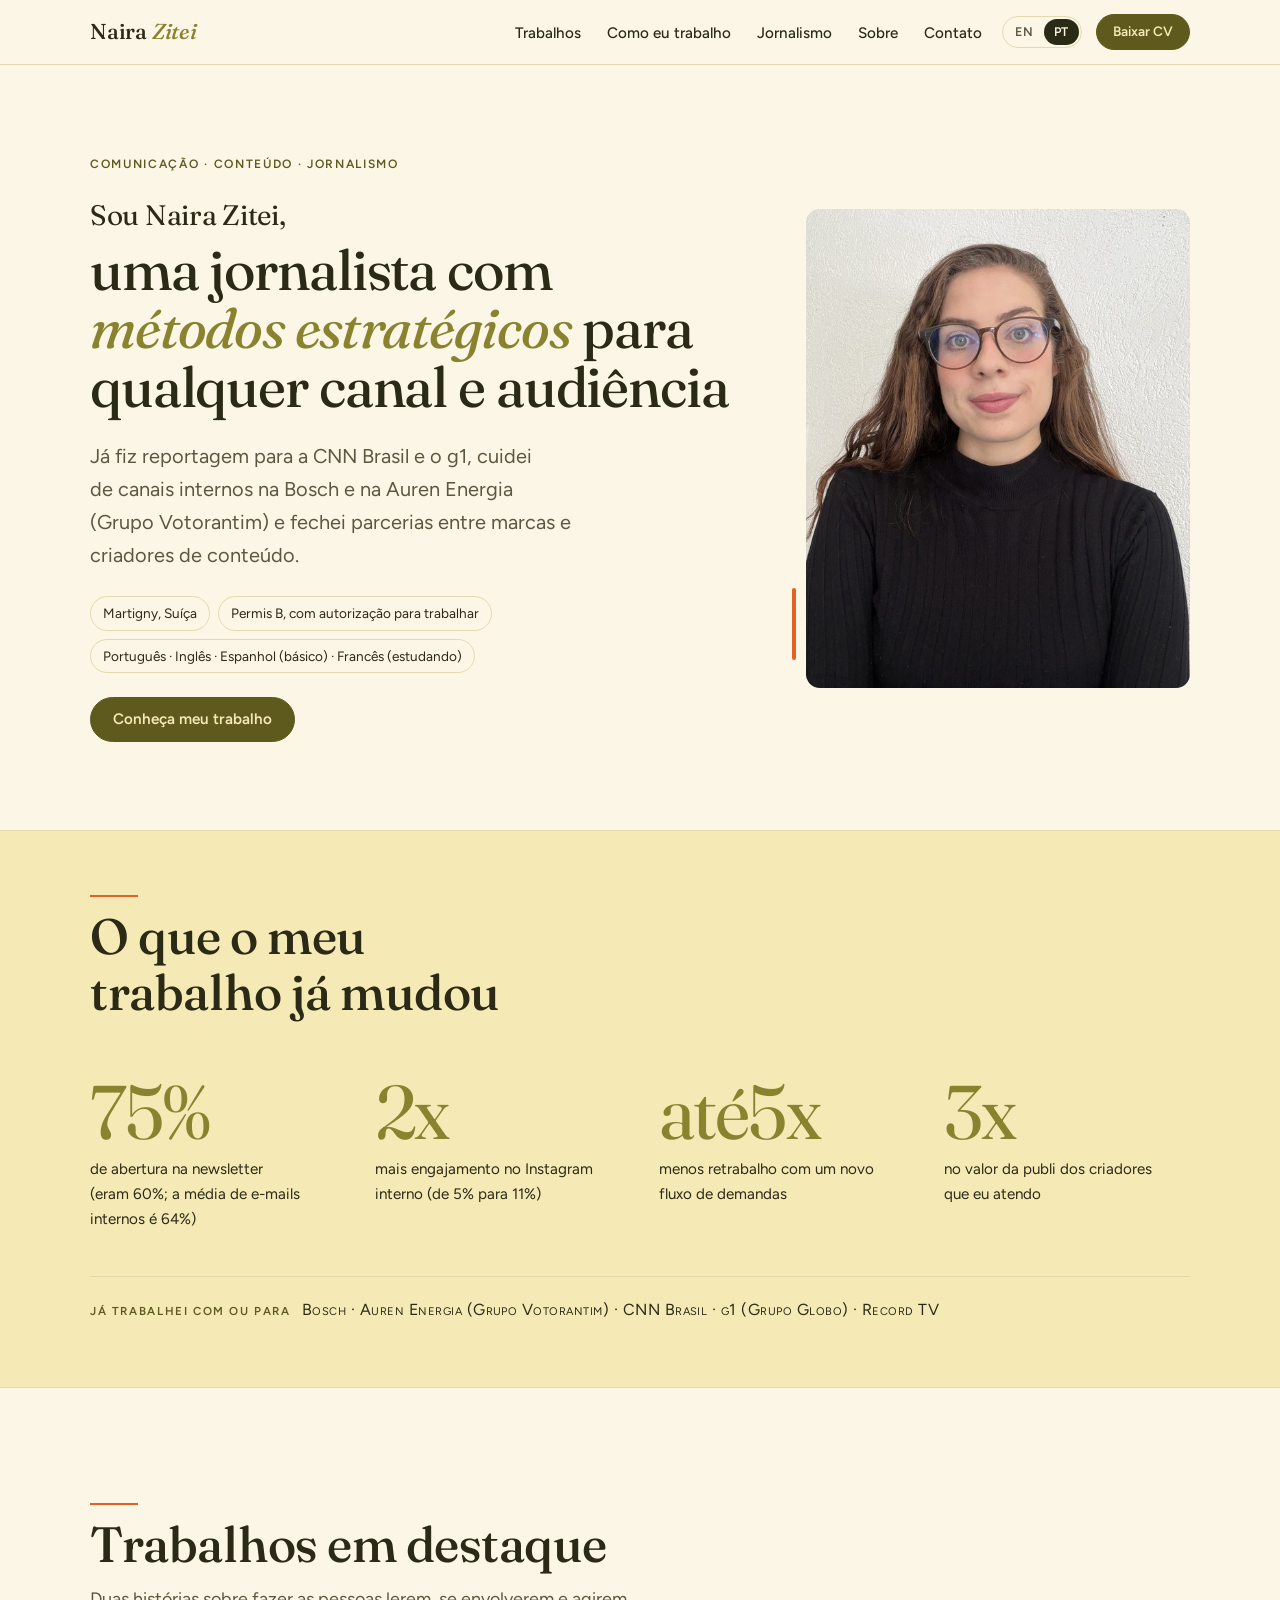
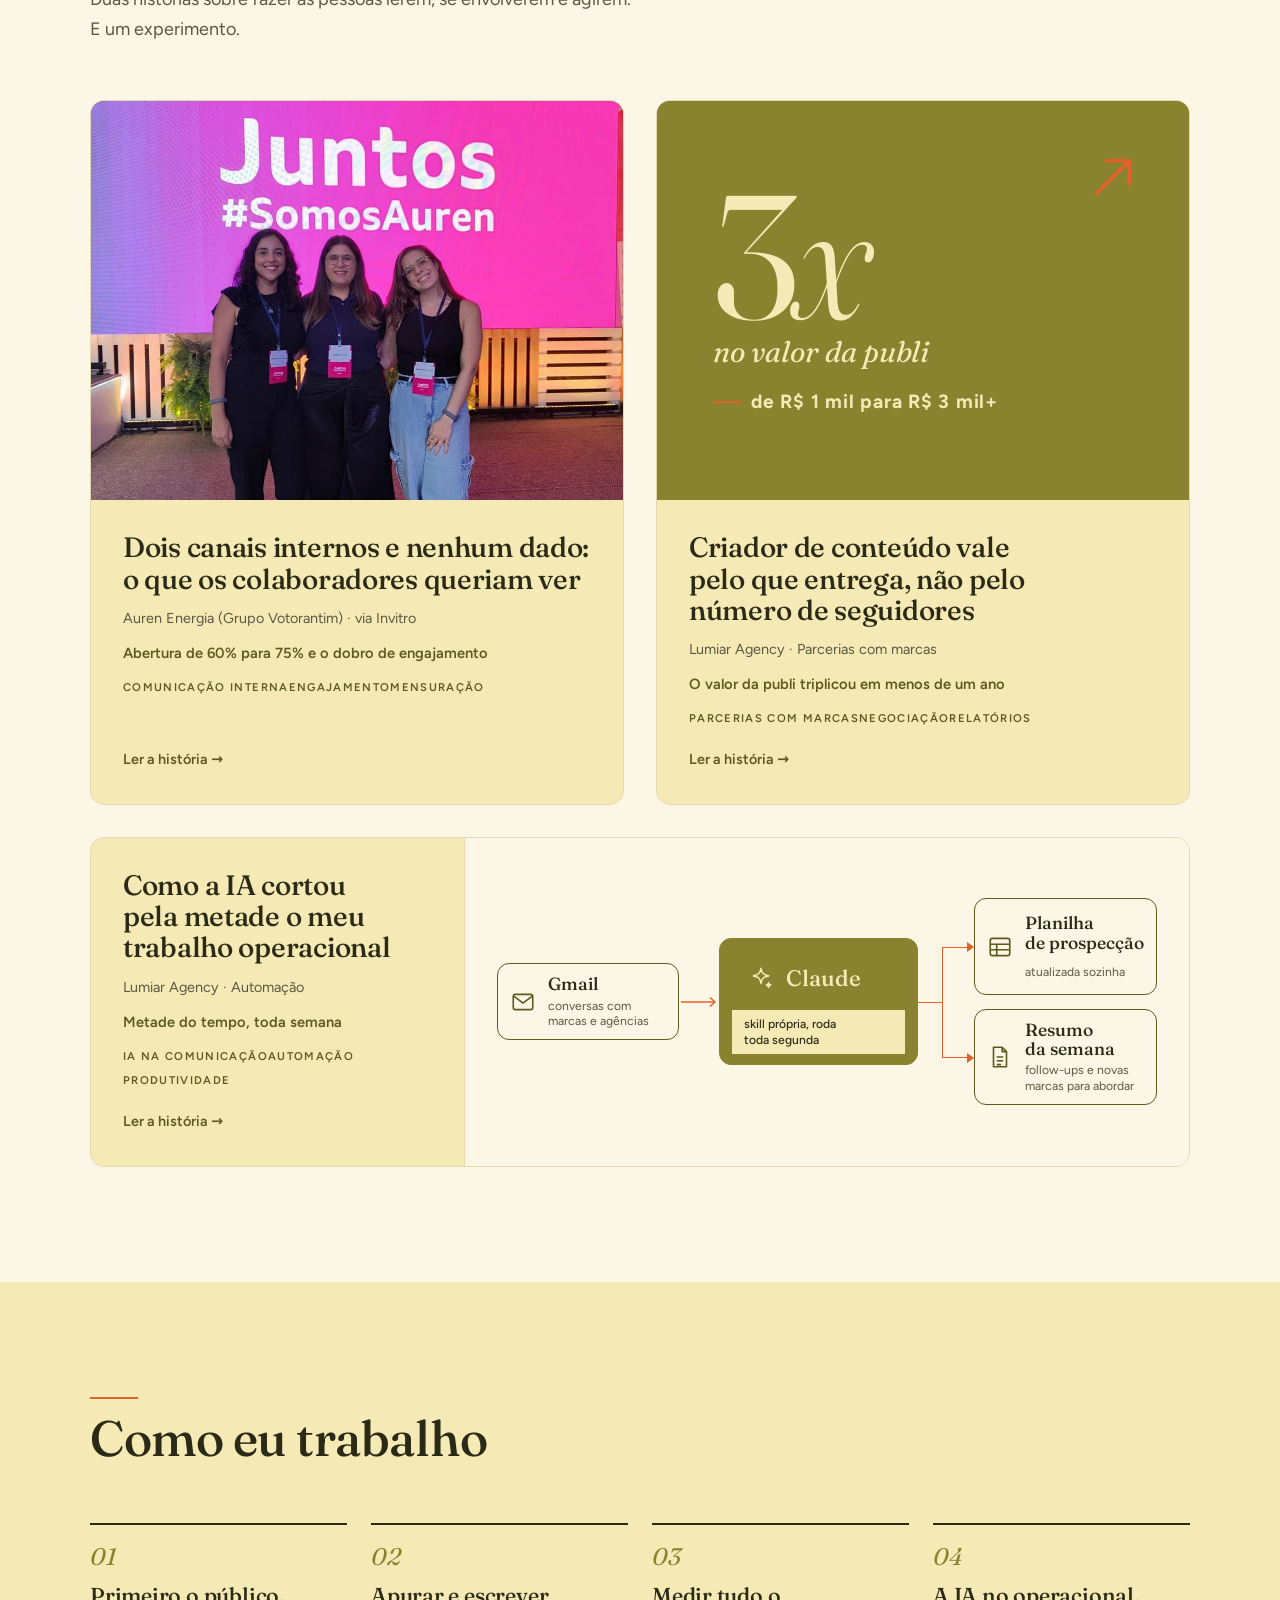
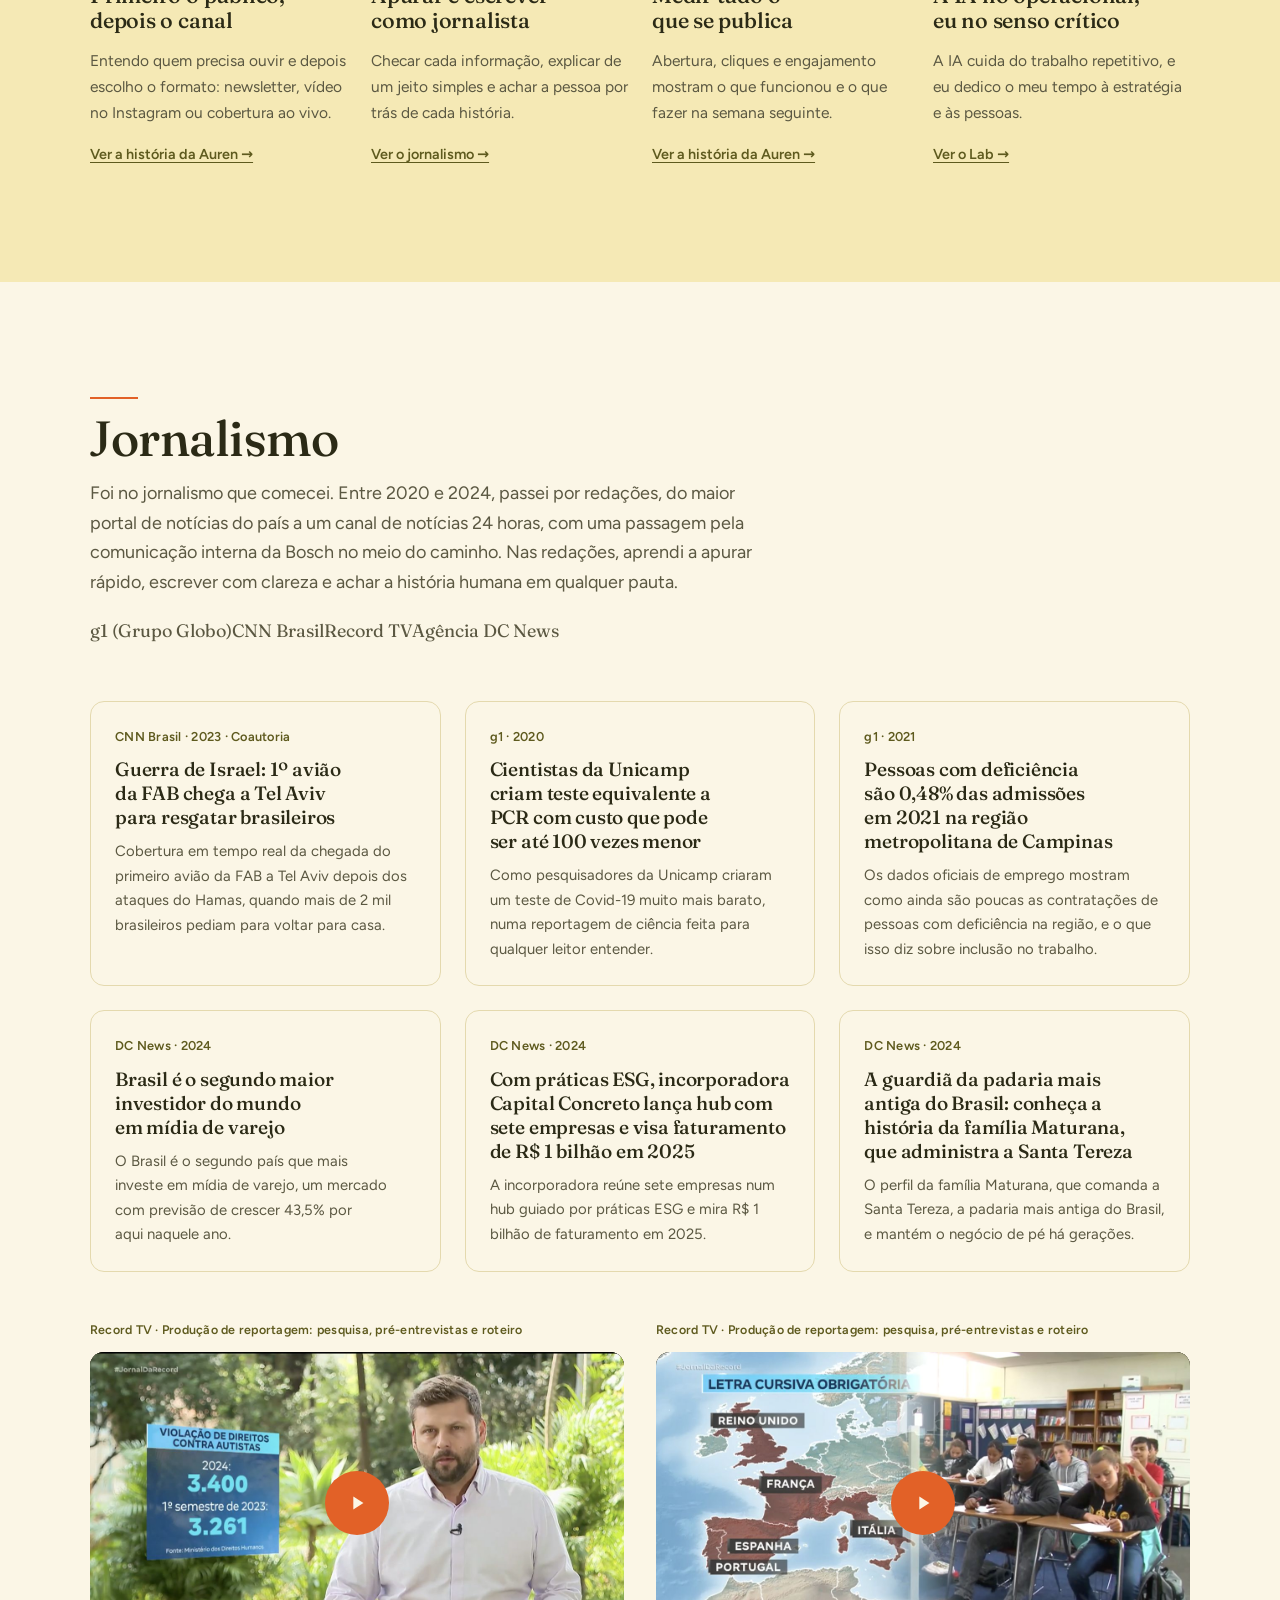
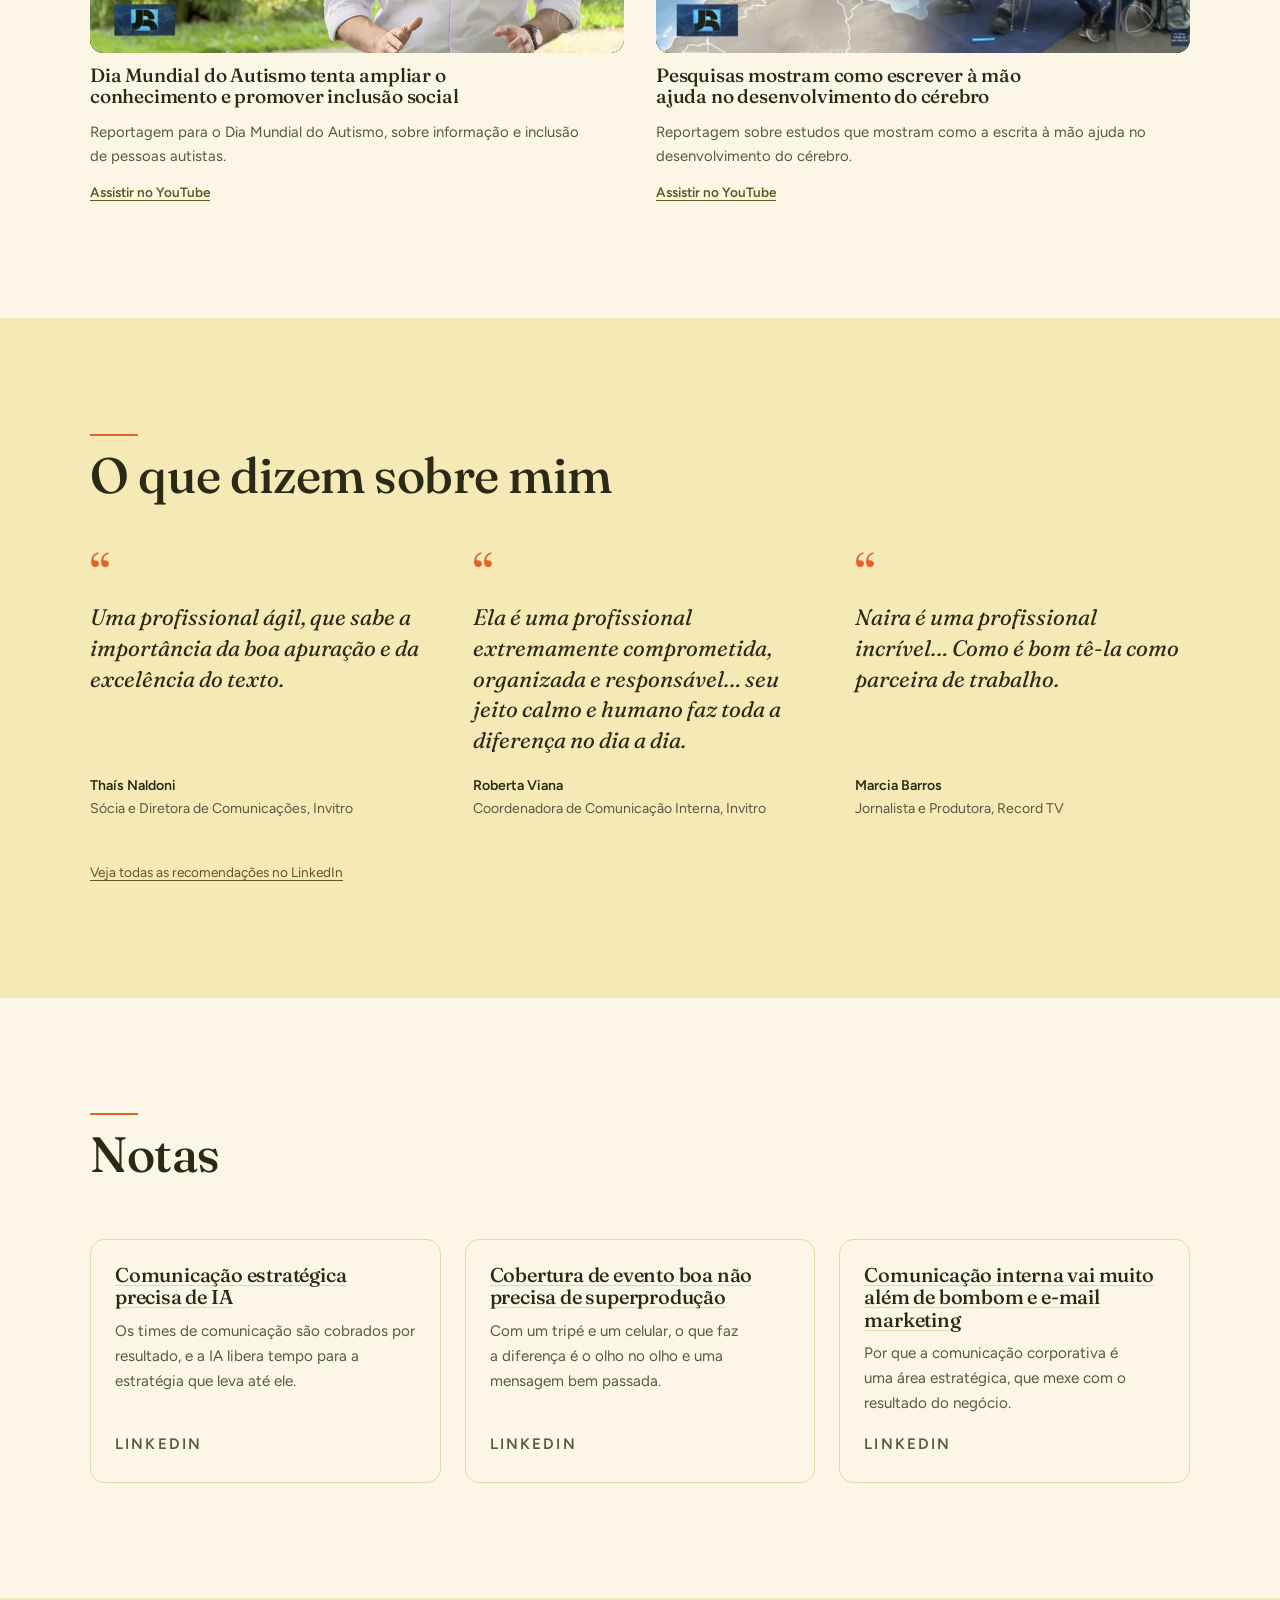
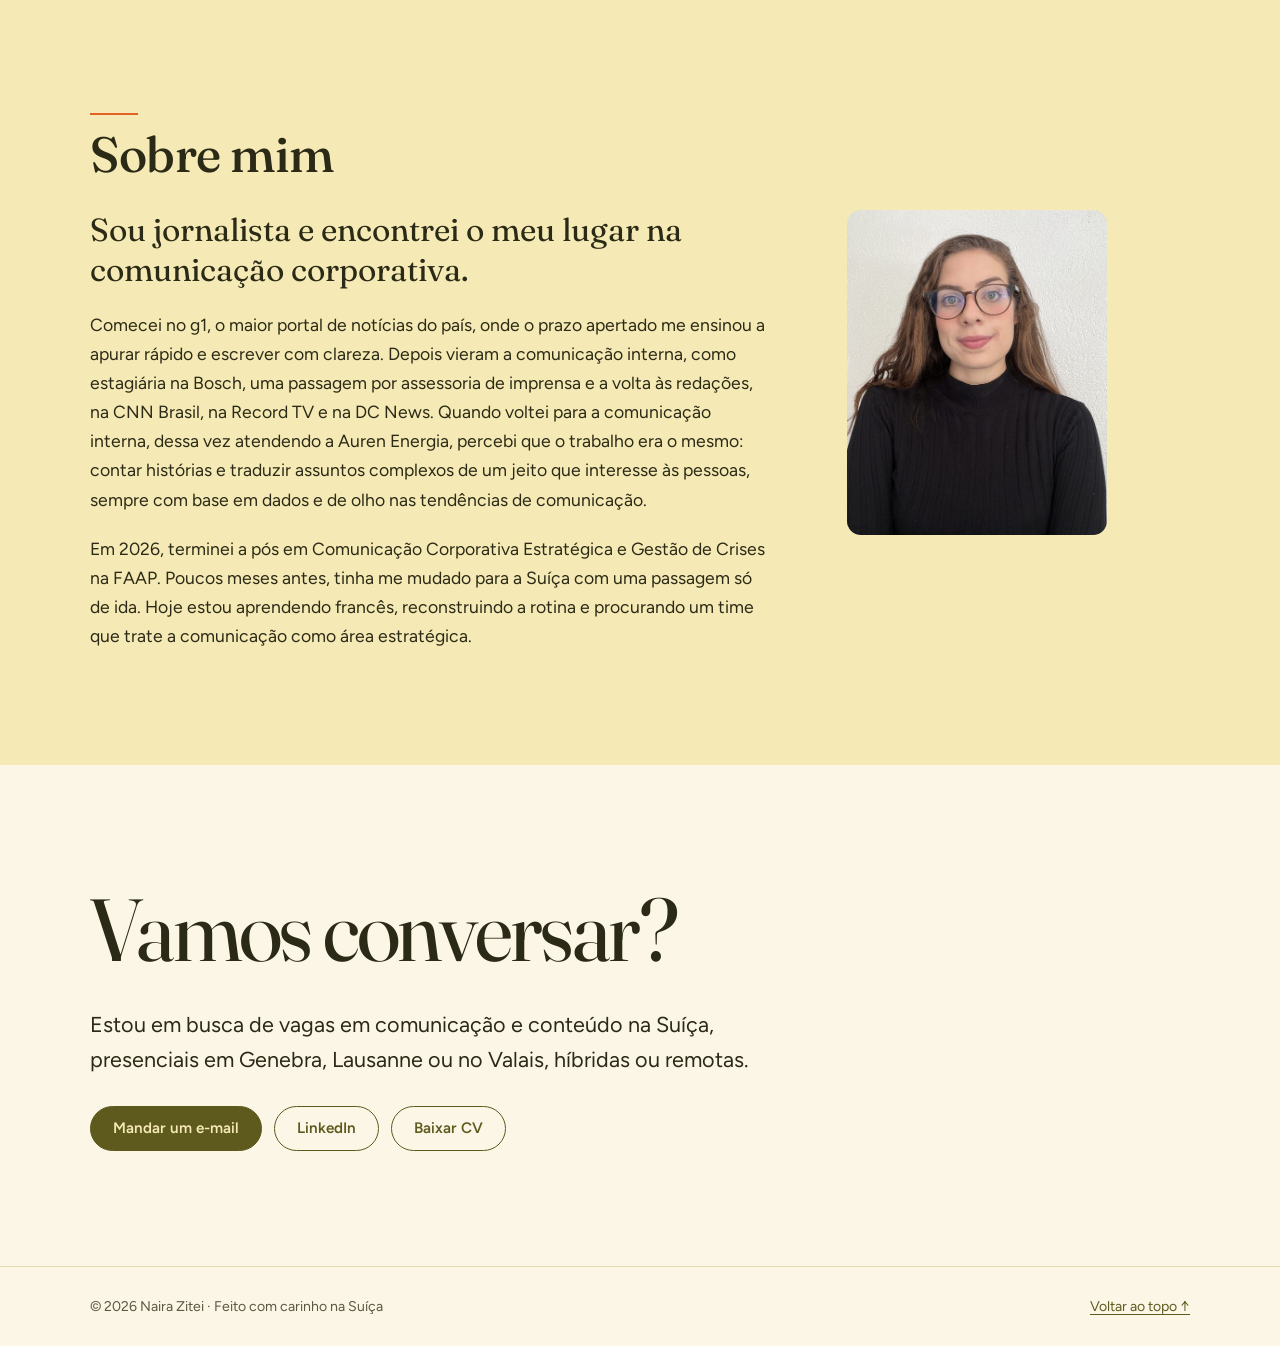
==== commit 45e340c6: "Portfolio PT: fix chronology, copy and layout details" ====
--- a/pt/index.html
+++ b/pt/index.html
@@ -59,7 +59,7 @@
       <p class="eyebrow">Comunicação · Conteúdo ·&nbsp;Jornalismo</p>
       <h1 id="hero-title"><span class="hello">Sou Naira Zitei,</span> uma jornalista com <em class="accent">métodos&nbsp;estratégicos</em> para qualquer canal e&nbsp;audiência</h1>
       <p class="sub">Já fiz reportagem para a CNN Brasil e o g1, cuidei de canais internos na Bosch e na Auren Energia (Grupo Votorantim) e fechei parcerias entre marcas e criadores de&nbsp;conteúdo.</p>
-      <ul class="tags"><li>Martigny,&nbsp;Suíça</li><li>Permit B, com autorização para&nbsp;trabalhar</li><li>Português · Inglês · Francês&nbsp;(estudando)</li></ul>
+      <ul class="tags"><li>Martigny,&nbsp;Suíça</li><li>Permis B, com autorização para&nbsp;trabalhar</li><li>Português · Inglês · Espanhol (básico) · Francês&nbsp;(estudando)</li></ul>
       <div class="btn-row">
         <a class="btn btn--primary" href="#work">Conheça meu&nbsp;trabalho</a>
       </div>
@@ -70,11 +70,11 @@
 
 <section class="numbers" aria-labelledby="numbers-title">
   <div class="wrap">
-    <div class="numbers-head"><p class="eyebrow">Em&nbsp;números</p><h2 id="numbers-title">O que o meu trabalho já&nbsp;mudou</h2></div>
+    <div class="section-head"><hr class="rule"><h2 id="numbers-title">O que o meu trabalho já&nbsp;mudou</h2></div>
     <ul class="numbers-grid">
       <li><a class="num-link" href="auren.html"><span class="big">75%</span><p>de abertura na newsletter (eram 60%; a média de e-mails internos é&nbsp;64%)</p></a></li>
       <li><a class="num-link" href="auren.html"><span class="big">2x</span><p>mais engajamento no Instagram interno (de 5% para&nbsp;11%)</p></a></li>
-      <li><a class="num-link" href="auren.html"><span class="big">5x</span><p>menos retrabalho com um novo fluxo de&nbsp;demandas</p></a></li>
+      <li><a class="num-link" href="auren.html"><span class="big"><span class="upto">até</span>5x</span><p>menos retrabalho com um novo fluxo de&nbsp;demandas</p></a></li>
       <li><a class="num-link" href="creators.html"><span class="big">3x</span><p>no valor da publi dos criadores que eu&nbsp;atendo</p></a></li>
     </ul>
     <p class="names"><strong>JÁ TRABALHEI COM OU&nbsp;PARA</strong> <span>Bosch · Auren Energia (Grupo Votorantim) · CNN Brasil · g1 (Grupo Globo) · Record TV</span></p>
@@ -95,7 +95,7 @@
           <h3 class="card-title">Dois canais internos e nenhum dado: o que os colaboradores queriam&nbsp;ver</h3>
           <p class="card-context">Auren Energia (Grupo Votorantim) · via&nbsp;Invitro</p>
           <p class="card-result">Abertura de 60% para 75% e o dobro de&nbsp;engajamento</p>
-          <ul class="chips"><li>Comunicação interna<span class="tag-dot" aria-hidden="true">·</span></li><li>Engajamento<span class="tag-dot" aria-hidden="true">·</span></li><li>Mensuração</li></ul>
+          <ul class="chips dotlist"><li>Comunicação interna</li><li>Engajamento</li><li>Mensuração</li></ul>
           <span class="card-cta">Ler a história →</span>
         </div>
       </a>
@@ -107,19 +107,19 @@
   <span class="from" aria-hidden="true">de R$ 1 mil para R$ 3 mil+</span>
 </div></div>
         <div class="card-body">
-          <h3 class="card-title">Criador de conteúdo vale pelo que entrega, não por&nbsp;seguidores</h3>
+          <h3 class="card-title">Criador de conteúdo vale pelo que entrega, não pelo número de&nbsp;seguidores</h3>
           <p class="card-context">Lumiar Agency · Parcerias com&nbsp;marcas</p>
           <p class="card-result">O valor da publi triplicou em menos de um&nbsp;ano</p>
-          <ul class="chips"><li>Parcerias com marcas<span class="tag-dot" aria-hidden="true">·</span></li><li>Negociação<span class="tag-dot" aria-hidden="true">·</span></li><li>Relatórios</li></ul>
+          <ul class="chips dotlist"><li>Parcerias com marcas</li><li>Negociação</li><li>Relatórios</li></ul>
           <span class="card-cta">Ler a história →</span>
         </div>
       </a>
       <a class="card card--lab" href="lab.html">
         <div class="card-body">
           <h3 class="card-title">Como a IA cortou pela metade o meu trabalho&nbsp;operacional</h3>
-          <p class="card-context">Lumiar Agency · Projeto&nbsp;paralelo</p>
+          <p class="card-context">Lumiar Agency ·&nbsp;Automação</p>
           <p class="card-result">Metade do tempo, toda&nbsp;semana</p>
-          <ul class="chips"><li>IA na comunicação<span class="tag-dot" aria-hidden="true">·</span></li><li>Automação<span class="tag-dot" aria-hidden="true">·</span></li><li>Produtividade</li></ul>
+          <ul class="chips dotlist"><li>IA na comunicação</li><li>Automação</li><li>Produtividade</li></ul>
           <span class="card-cta">Ler a história →</span>
         </div>
         <div class="lab-visual"><figure class="flow-fig" style="margin:0;width:100%">
@@ -150,7 +150,7 @@
       <li class="principle"><span class="n">01</span><h3>Primeiro o público, depois o&nbsp;canal</h3><p>Entendo quem precisa ouvir e depois escolho o formato: newsletter, vídeo no Instagram ou cobertura ao&nbsp;vivo.</p><a href="auren.html">Ver a história da Auren&nbsp;→</a></li>
       <li class="principle"><span class="n">02</span><h3>Apurar e escrever como&nbsp;jornalista</h3><p>Checar cada informação, explicar de um jeito simples e achar a pessoa por trás de cada&nbsp;história.</p><a href="#journalism">Ver o jornalismo&nbsp;→</a></li>
       <li class="principle"><span class="n">03</span><h3>Medir tudo o que se&nbsp;publica</h3><p>Abertura, cliques e engajamento mostram o que funcionou e o que fazer na semana&nbsp;seguinte.</p><a href="auren.html">Ver a história da Auren&nbsp;→</a></li>
-      <li class="principle"><span class="n">04</span><h3>A IA no operacional, eu no&nbsp;julgamento</h3><p>A IA cuida do trabalho repetitivo, e eu dedico o meu tempo à estratégia e às&nbsp;pessoas.</p><a href="lab.html">Ver o Lab&nbsp;→</a></li>
+      <li class="principle"><span class="n">04</span><h3>A IA no operacional, eu no senso&nbsp;crítico</h3><p>A IA cuida do trabalho repetitivo, e eu dedico o meu tempo à estratégia e às&nbsp;pessoas.</p><a href="lab.html">Ver o Lab&nbsp;→</a></li>
     </ol>
   </div>
 </section>
@@ -160,14 +160,14 @@
     <div class="section-head">
       <hr class="rule">
       <h2 id="jour-title">Jornalismo</h2>
-      <p>Antes da comunicação corporativa, passei por redações entre 2020 e 2024, do maior portal de notícias do país a um canal de notícias 24 horas. Foi ali que aprendi a apurar rápido, escrever com clareza e achar a história humana em qualquer&nbsp;pauta.</p>
-      <p class="outlets">g1 (Grupo Globo)<span class="sep" aria-hidden="true">·</span>CNN Brasil<span class="sep" aria-hidden="true">·</span>Record TV<span class="sep" aria-hidden="true">·</span>Agência DC&nbsp;News</p>
+      <p>Foi no jornalismo que comecei. Entre 2020 e 2024, passei por redações, do maior portal de notícias do país a um canal de notícias 24 horas, com uma passagem pela comunicação interna da Bosch no meio do caminho. Nas redações, aprendi a apurar rápido, escrever com clareza e achar a história humana em qualquer&nbsp;pauta.</p>
+      <p class="outlets dotlist"><span>g1 (Grupo Globo)</span><span>CNN Brasil</span><span>Record TV</span><span>Agência DC&nbsp;News</span></p>
     </div>
     <ul class="article-grid">
       <li class="article"><p class="meta">CNN Brasil · 2023 ·&nbsp;Coautoria</p><h3><a href="https://www.cnnbrasil.com.br/internacional/guerra-de-israel-1o-aviao-da-fab-chega-a-tel-aviv-para-resgatar-brasileiros/" target="_blank" rel="noopener">Guerra de Israel: 1º avião da FAB chega a Tel Aviv para resgatar brasileiros<span class="sr-only"> (abre em uma nova aba)</span></a></h3><p>Cobertura em tempo real da chegada do primeiro avião da FAB a Tel Aviv depois dos ataques do Hamas, quando mais de 2 mil brasileiros pediam para voltar para&nbsp;casa.</p></li>
       <li class="article"><p class="meta">g1 ·&nbsp;2020</p><h3><a href="https://g1.globo.com/sp/campinas-regiao/noticia/2020/08/30/cientistas-da-unicamp-criam-novo-teste-da-covid-19-e-preveem-valor-ate-100-vezes-mais-barato-que-exames-tradicionais.ghtml" target="_blank" rel="noopener">Cientistas da Unicamp criam teste equivalente a PCR com custo que pode ser até 100 vezes menor<span class="sr-only"> (abre em uma nova aba)</span></a></h3><p>Como pesquisadores da Unicamp criaram um teste de Covid-19 muito mais barato, numa reportagem de ciência feita para qualquer leitor&nbsp;entender.</p></li>
       <li class="article"><p class="meta">g1 ·&nbsp;2021</p><h3><a href="https://g1.globo.com/sp/campinas-regiao/noticia/2021/09/06/pessoas-com-deficiencia-sao-048percent-das-admissoes-em-2021-na-regiao-metropolitana-de-campinas.ghtml" target="_blank" rel="noopener">Pessoas com deficiência são 0,48% das admissões em 2021 na região metropolitana de Campinas<span class="sr-only"> (abre em uma nova aba)</span></a></h3><p>Os dados oficiais de emprego mostram como ainda são poucas as contratações de pessoas com deficiência na região, e o que isso diz sobre inclusão no&nbsp;trabalho.</p></li>
-      <li class="article"><p class="meta">DC News ·&nbsp;2024</p><h3><a href="https://agenciadcnews.com.br/brasil-e-segundo-maior-investidor-em-midia-de-varejo-do-mundo/" target="_blank" rel="noopener">Brasil é o segundo maior investidor do mundo em mídia de varejo<span class="sr-only"> (abre em uma nova aba)</span></a></h3><p>O Brasil é o segundo país que mais investe em retail media, um mercado que previa crescer 43,5% por aqui naquele&nbsp;ano.</p></li>
+      <li class="article"><p class="meta">DC News ·&nbsp;2024</p><h3><a href="https://agenciadcnews.com.br/brasil-e-segundo-maior-investidor-em-midia-de-varejo-do-mundo/" target="_blank" rel="noopener">Brasil é o segundo maior investidor do mundo em mídia de varejo<span class="sr-only"> (abre em uma nova aba)</span></a></h3><p>O Brasil é o segundo país que mais investe em mídia de varejo, um mercado com previsão de crescer 43,5% por aqui naquele&nbsp;ano.</p></li>
       <li class="article"><p class="meta">DC News ·&nbsp;2024</p><h3><a href="https://agenciadcnews.com.br/com-praticas-esg-incorporadora-capital-concreto-lanca-hub-com-sete-empresas-e-visa-faturamento-de-r-1-bilhao-em-2025/" target="_blank" rel="noopener">Com práticas ESG, incorporadora Capital Concreto lança hub com sete empresas e visa faturamento de R$ 1 bilhão em 2025<span class="sr-only"> (abre em uma nova aba)</span></a></h3><p>A incorporadora reúne sete empresas num hub guiado por práticas ESG e mira R$ 1 bilhão de faturamento em&nbsp;2025.</p></li>
       <li class="article"><p class="meta">DC News ·&nbsp;2024</p><h3><a href="https://agenciadcnews.com.br/a-guardia-da-padaria-mais-antiga-do-brasil-conheca-a-historia-da-familia-maturana-que-administra-santa-tereza/" target="_blank" rel="noopener">A guardiã da padaria mais antiga do Brasil: conheça a história da família Maturana, que administra a Santa Tereza<span class="sr-only"> (abre em uma nova aba)</span></a></h3><p>O perfil da família Maturana, que comanda a Santa Tereza, a padaria mais antiga do Brasil, e mantém o negócio de pé há&nbsp;gerações.</p></li>
     </ul>
@@ -192,11 +192,11 @@
 
 <section class="section section--band" aria-labelledby="quotes-title">
   <div class="wrap">
-    <h2 id="quotes-title" class="eyebrow" style="font-family:var(--sans);margin-bottom:clamp(28px,4vw,44px)">O que dizem sobre&nbsp;mim</h2>
+    <div class="section-head"><hr class="rule"><h2 id="quotes-title">O que dizem sobre&nbsp;mim</h2></div>
     <ul class="quotes">
     <li><figure class="quote"><blockquote>Uma profissional ágil, que sabe a importância da boa apuração e da excelência do&nbsp;texto.</blockquote><figcaption><strong>Thaís&nbsp;Naldoni</strong>Sócia e Diretora de Comunicações,&nbsp;Invitro</figcaption></figure></li>
     <li><figure class="quote"><blockquote>Ela é uma profissional extremamente comprometida, organizada e responsável… seu jeito calmo e humano faz toda a diferença no dia a&nbsp;dia.</blockquote><figcaption><strong>Roberta&nbsp;Viana</strong>Coordenadora de Comunicação Interna,&nbsp;Invitro</figcaption></figure></li>
-    <li><figure class="quote"><blockquote>Naira é uma profissional incrível. Comprometida e mantém brilhos nos&nbsp;olhos.</blockquote><figcaption><strong>Marcia&nbsp;Barros</strong>Jornalista e Produtora, Record&nbsp;TV</figcaption></figure></li>
+    <li><figure class="quote"><blockquote>Naira é uma profissional incrível… Como é bom tê-la como parceira de&nbsp;trabalho.</blockquote><figcaption><strong>Marcia&nbsp;Barros</strong>Jornalista e Produtora, Record&nbsp;TV</figcaption></figure></li>
     </ul>
     <p class="fineprint"><a href="https://www.linkedin.com/in/nairazitei/" target="_blank" rel="noopener">Veja todas as recomendações no LinkedIn<span class="sr-only"> (abre em uma nova aba)</span></a></p>
   </div>
@@ -222,7 +222,7 @@
     <div class="about">
       <div class="about-text">
         <p class="lede">Sou jornalista e encontrei o meu lugar na comunicação&nbsp;corporativa.</p>
-        <p>Comecei em redação, no g1, na CNN Brasil e na Record TV, onde o prazo apertado me ensinou a apurar rápido e escrever com clareza. Quando fui para a comunicação interna, primeiro como estagiária na Bosch e depois atendendo a Auren Energia, percebi que o trabalho era o mesmo. Nos dois casos, é preciso contar histórias e traduzir assuntos complexos de um jeito que interesse às pessoas, sempre com base em dados e de olho nas tendências de&nbsp;comunicação.</p>
+        <p>Comecei no g1, o maior portal de notícias do país, onde o prazo apertado me ensinou a apurar rápido e escrever com clareza. Depois vieram a comunicação interna, como estagiária na Bosch, uma passagem por assessoria de imprensa e a volta às redações, na CNN Brasil, na Record TV e na DC News. Quando voltei para a comunicação interna, dessa vez atendendo a Auren Energia, percebi que o trabalho era o mesmo: contar histórias e traduzir assuntos complexos de um jeito que interesse às pessoas, sempre com base em dados e de olho nas tendências de&nbsp;comunicação.</p>
         <p>Em 2026, terminei a pós em Comunicação Corporativa Estratégica e Gestão de Crises na FAAP. Poucos meses antes, tinha me mudado para a Suíça com uma passagem só de ida. Hoje estou aprendendo francês, reconstruindo a rotina e procurando um time que trate a comunicação como área&nbsp;estratégica.</p>
       </div>
       <div class="about-photo"><img src="../assets/img/naira-zitei-portrait-1000.jpg" srcset="../assets/img/naira-zitei-portrait-560.jpg 560w, ../assets/img/naira-zitei-portrait-1000.jpg 1000w" sizes="260px" width="560" height="747" alt="Retrato de Naira Zitei" loading="lazy"></div>
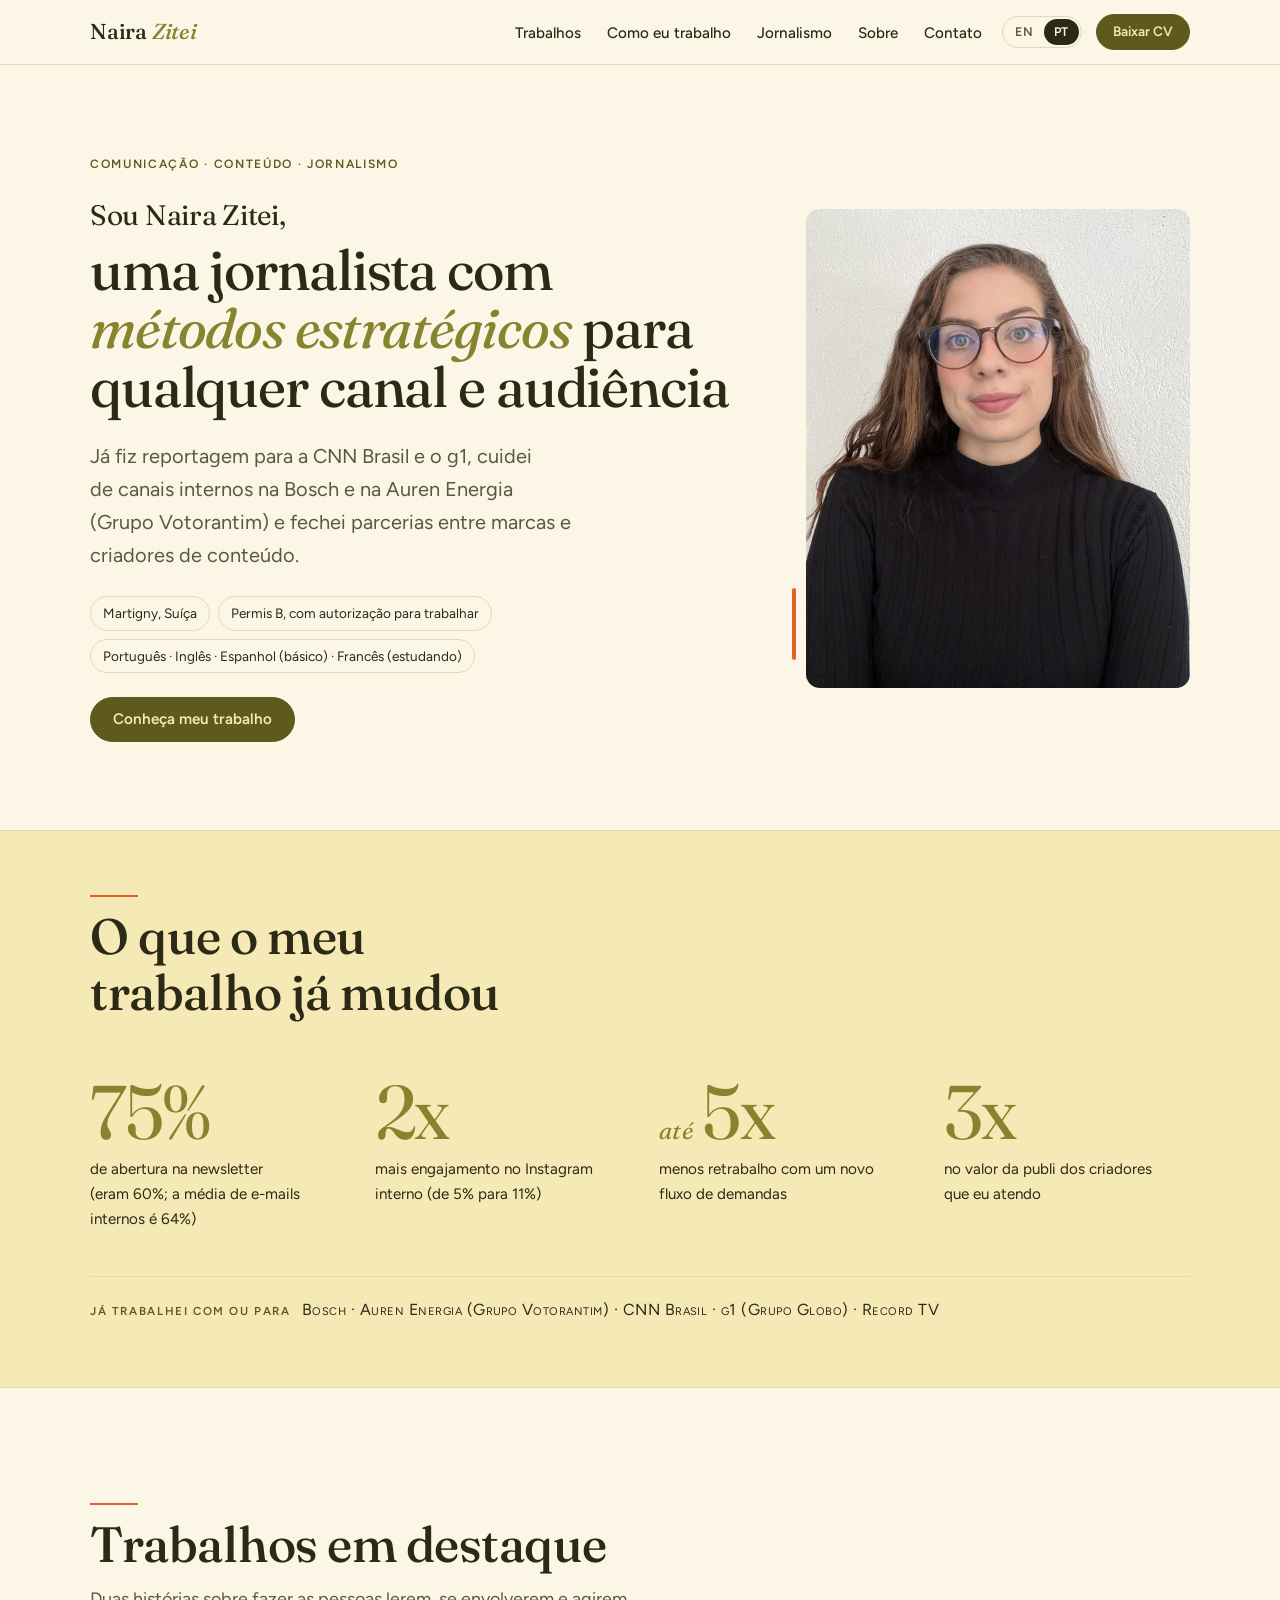
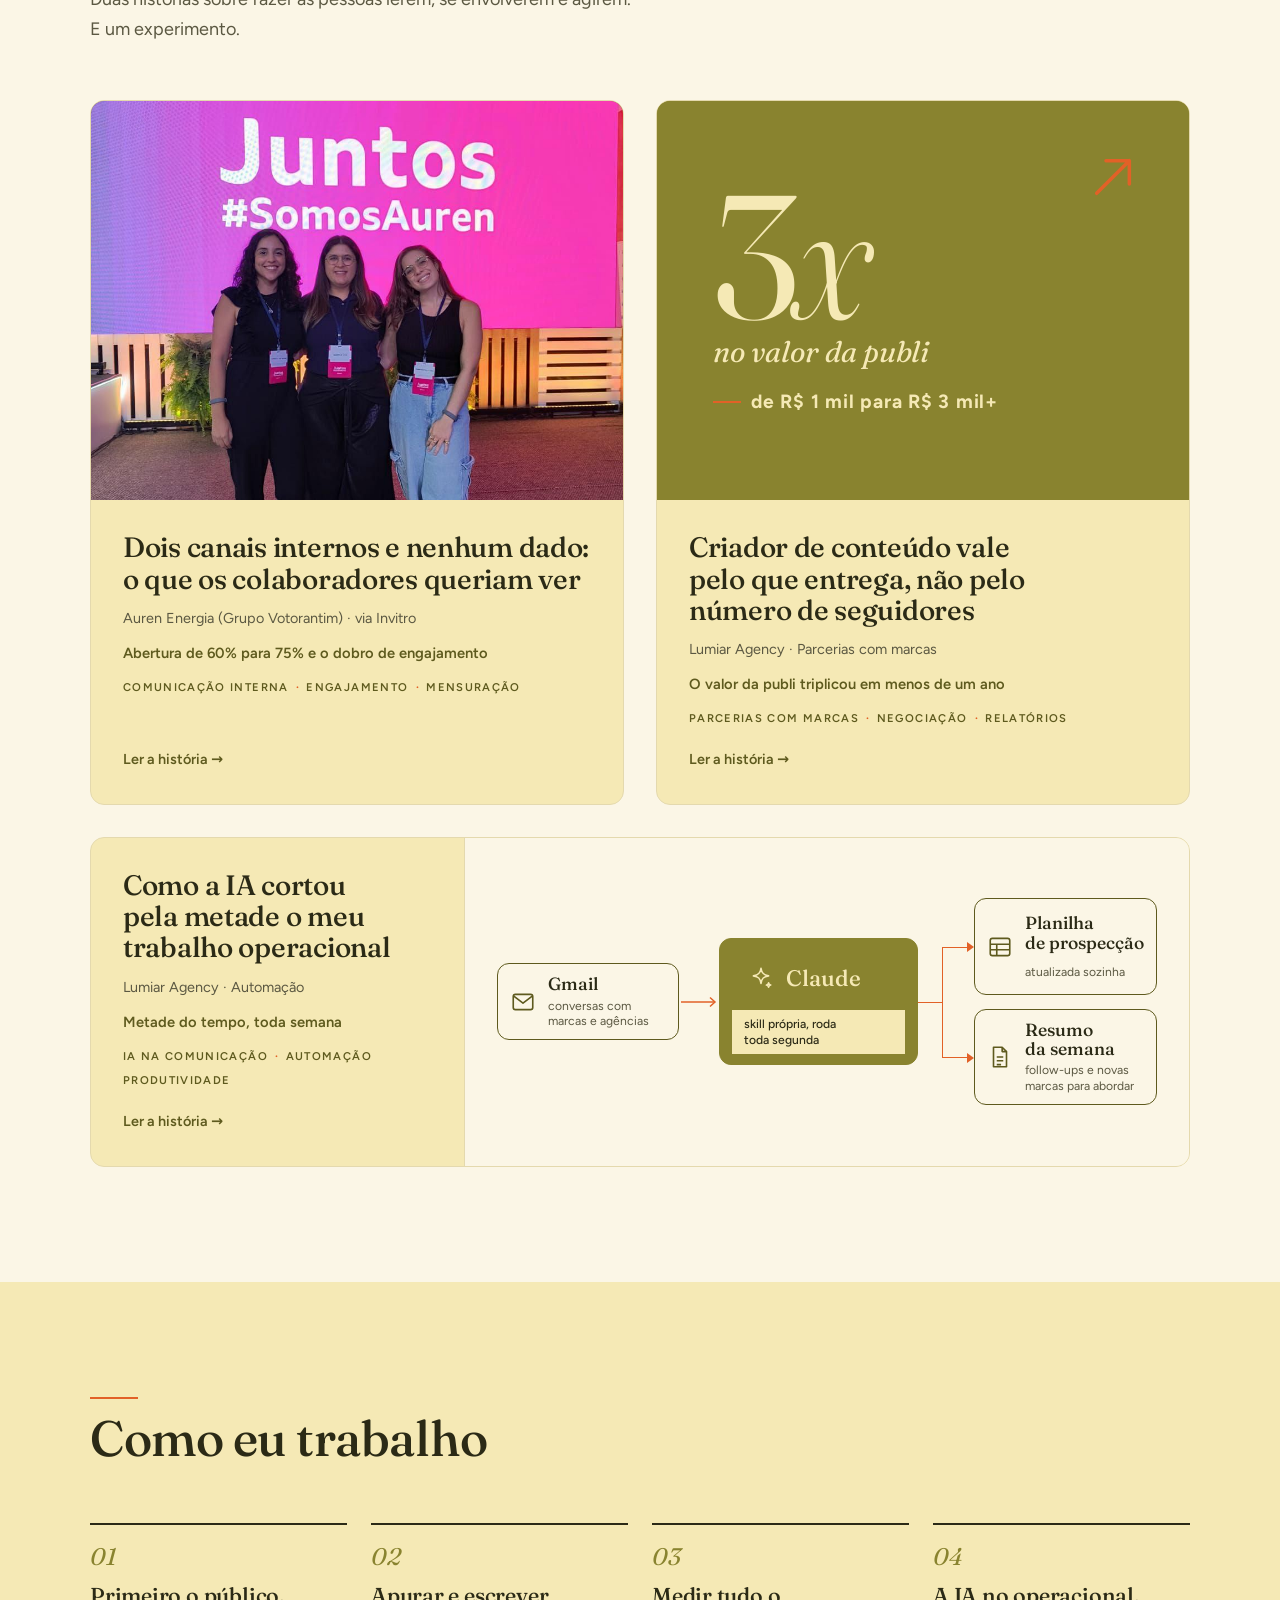
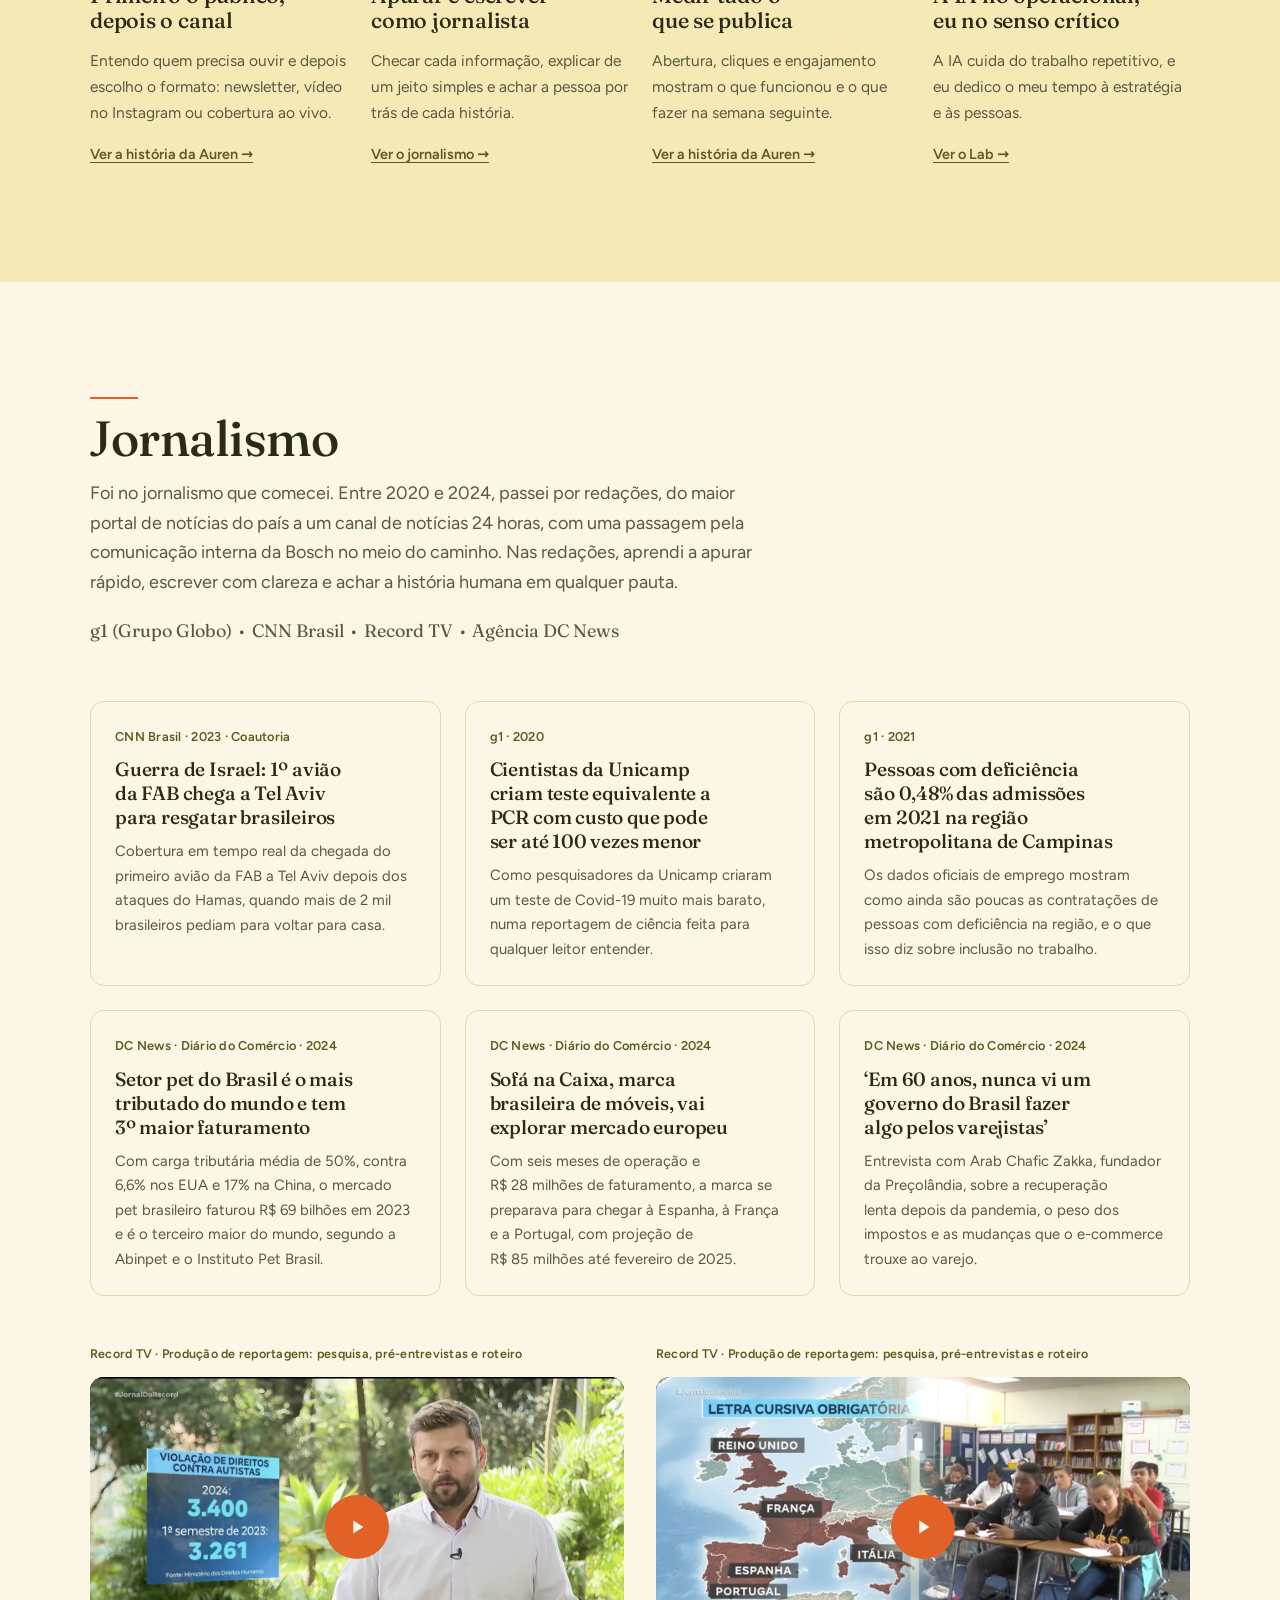
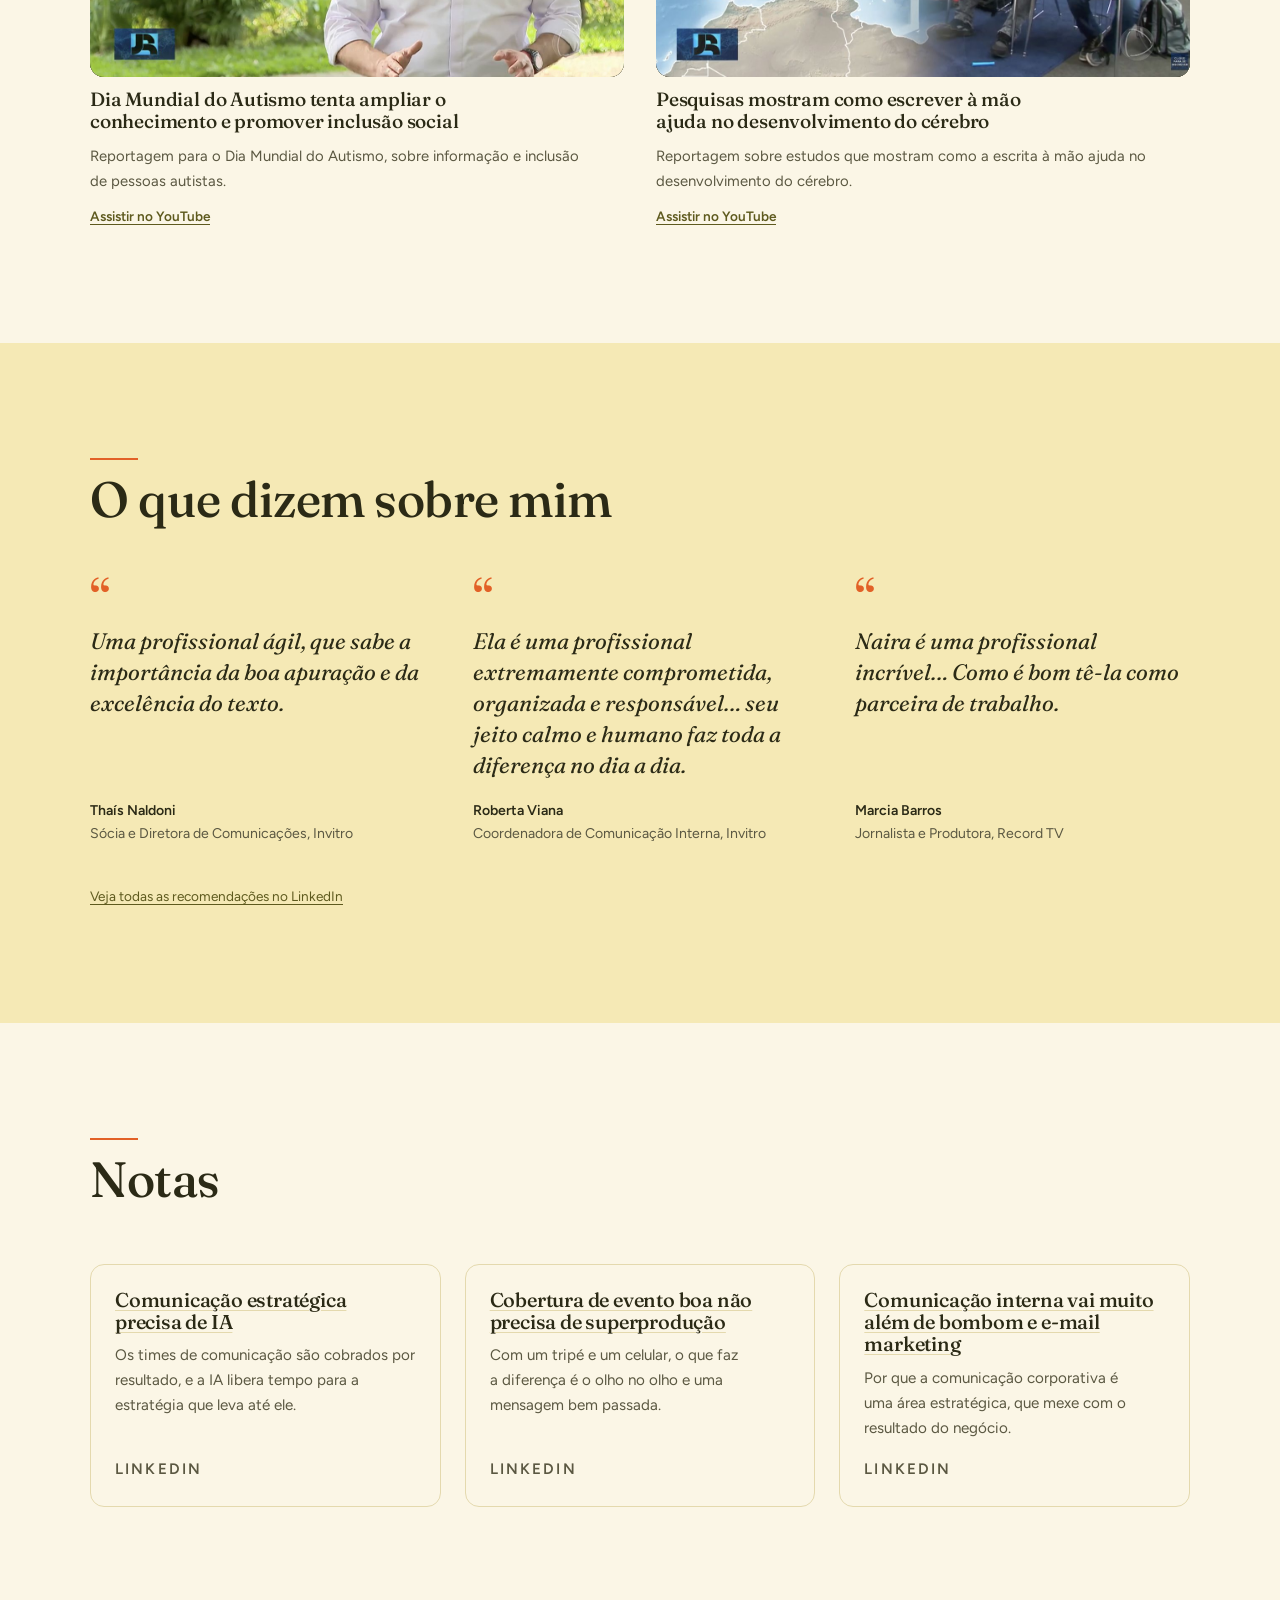
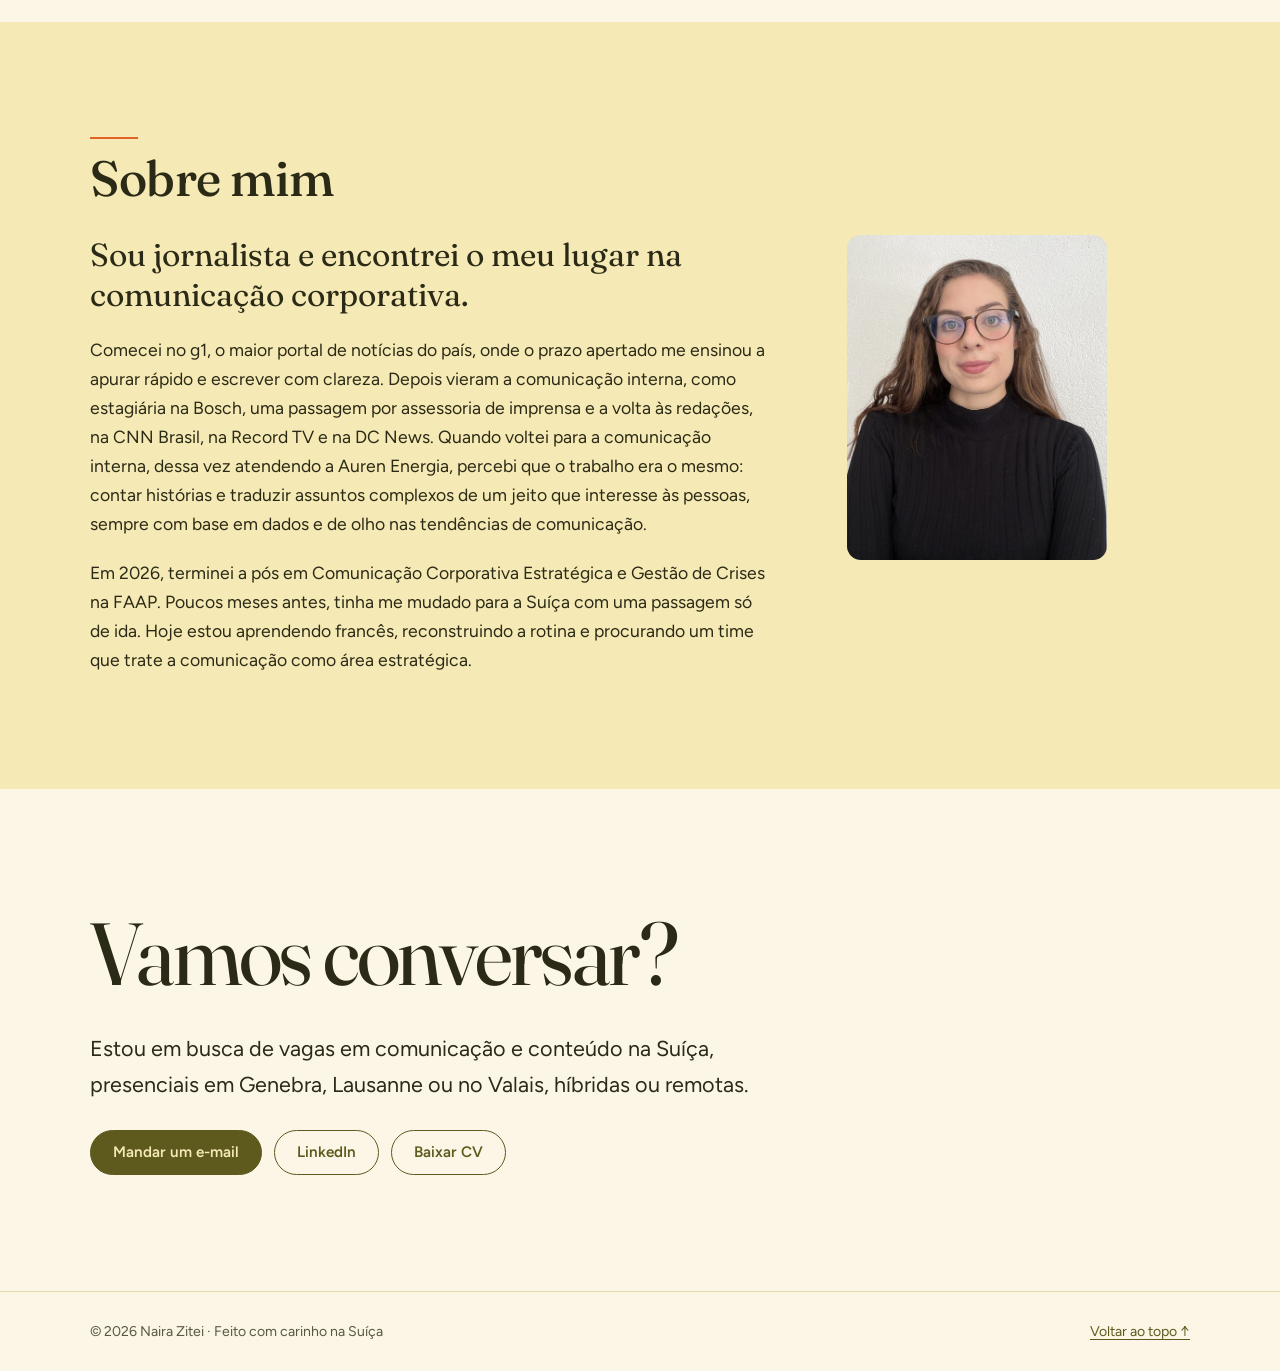
==== commit 87b67df7: "Portfolio PT: replace offline DC News articles with live links" ====
--- a/pt/index.html
+++ b/pt/index.html
@@ -167,9 +167,9 @@
       <li class="article"><p class="meta">CNN Brasil · 2023 ·&nbsp;Coautoria</p><h3><a href="https://www.cnnbrasil.com.br/internacional/guerra-de-israel-1o-aviao-da-fab-chega-a-tel-aviv-para-resgatar-brasileiros/" target="_blank" rel="noopener">Guerra de Israel: 1º avião da FAB chega a Tel Aviv para resgatar brasileiros<span class="sr-only"> (abre em uma nova aba)</span></a></h3><p>Cobertura em tempo real da chegada do primeiro avião da FAB a Tel Aviv depois dos ataques do Hamas, quando mais de 2 mil brasileiros pediam para voltar para&nbsp;casa.</p></li>
       <li class="article"><p class="meta">g1 ·&nbsp;2020</p><h3><a href="https://g1.globo.com/sp/campinas-regiao/noticia/2020/08/30/cientistas-da-unicamp-criam-novo-teste-da-covid-19-e-preveem-valor-ate-100-vezes-mais-barato-que-exames-tradicionais.ghtml" target="_blank" rel="noopener">Cientistas da Unicamp criam teste equivalente a PCR com custo que pode ser até 100 vezes menor<span class="sr-only"> (abre em uma nova aba)</span></a></h3><p>Como pesquisadores da Unicamp criaram um teste de Covid-19 muito mais barato, numa reportagem de ciência feita para qualquer leitor&nbsp;entender.</p></li>
       <li class="article"><p class="meta">g1 ·&nbsp;2021</p><h3><a href="https://g1.globo.com/sp/campinas-regiao/noticia/2021/09/06/pessoas-com-deficiencia-sao-048percent-das-admissoes-em-2021-na-regiao-metropolitana-de-campinas.ghtml" target="_blank" rel="noopener">Pessoas com deficiência são 0,48% das admissões em 2021 na região metropolitana de Campinas<span class="sr-only"> (abre em uma nova aba)</span></a></h3><p>Os dados oficiais de emprego mostram como ainda são poucas as contratações de pessoas com deficiência na região, e o que isso diz sobre inclusão no&nbsp;trabalho.</p></li>
-      <li class="article"><p class="meta">DC News ·&nbsp;2024</p><h3><a href="https://agenciadcnews.com.br/brasil-e-segundo-maior-investidor-em-midia-de-varejo-do-mundo/" target="_blank" rel="noopener">Brasil é o segundo maior investidor do mundo em mídia de varejo<span class="sr-only"> (abre em uma nova aba)</span></a></h3><p>O Brasil é o segundo país que mais investe em mídia de varejo, um mercado com previsão de crescer 43,5% por aqui naquele&nbsp;ano.</p></li>
-      <li class="article"><p class="meta">DC News ·&nbsp;2024</p><h3><a href="https://agenciadcnews.com.br/com-praticas-esg-incorporadora-capital-concreto-lanca-hub-com-sete-empresas-e-visa-faturamento-de-r-1-bilhao-em-2025/" target="_blank" rel="noopener">Com práticas ESG, incorporadora Capital Concreto lança hub com sete empresas e visa faturamento de R$ 1 bilhão em 2025<span class="sr-only"> (abre em uma nova aba)</span></a></h3><p>A incorporadora reúne sete empresas num hub guiado por práticas ESG e mira R$ 1 bilhão de faturamento em&nbsp;2025.</p></li>
-      <li class="article"><p class="meta">DC News ·&nbsp;2024</p><h3><a href="https://agenciadcnews.com.br/a-guardia-da-padaria-mais-antiga-do-brasil-conheca-a-historia-da-familia-maturana-que-administra-santa-tereza/" target="_blank" rel="noopener">A guardiã da padaria mais antiga do Brasil: conheça a história da família Maturana, que administra a Santa Tereza<span class="sr-only"> (abre em uma nova aba)</span></a></h3><p>O perfil da família Maturana, que comanda a Santa Tereza, a padaria mais antiga do Brasil, e mantém o negócio de pé há&nbsp;gerações.</p></li>
+      <li class="article"><p class="meta">DC News · Diário do Comércio ·&nbsp;2024</p><h3><a href="https://dcomercio.com.br/publicacao/s/setor-pet-do-brasil-e-o-mais-tributado-do-mundo-e-tem-3o-maior-faturamento" target="_blank" rel="noopener">Setor pet do Brasil é o mais tributado do mundo e tem 3º maior faturamento<span class="sr-only"> (abre em uma nova aba)</span></a></h3><p>Com carga tributária média de 50%, contra 6,6% nos EUA e 17% na China, o mercado pet brasileiro faturou R$&nbsp;69&nbsp;bilhões em 2023 e é o terceiro maior do mundo, segundo a Abinpet e o Instituto Pet&nbsp;Brasil.</p></li>
+      <li class="article"><p class="meta">DC News · Diário do Comércio ·&nbsp;2024</p><h3><a href="https://dcomercio.com.br/publicacao/s/sofa-na-caixa-marca-brasileira-de-moveis-vai-explorar-mercado-europeu" target="_blank" rel="noopener">Sofá na Caixa, marca brasileira de móveis, vai explorar mercado europeu<span class="sr-only"> (abre em uma nova aba)</span></a></h3><p>Com seis meses de operação e R$&nbsp;28&nbsp;milhões de faturamento, a marca se preparava para chegar à Espanha, à França e a Portugal, com projeção de R$&nbsp;85&nbsp;milhões até fevereiro de&nbsp;2025.</p></li>
+      <li class="article"><p class="meta">DC News · Diário do Comércio ·&nbsp;2024</p><h3><a href="https://dcomercio.com.br/publicacao/s/em-60-anos-nunca-vi-um-governo-do-brasil-fazer-algo-pelos-varejistas" target="_blank" rel="noopener">‘Em 60 anos, nunca vi um governo do Brasil fazer algo pelos varejistas’<span class="sr-only"> (abre em uma nova aba)</span></a></h3><p>Entrevista com Arab Chafic Zakka, fundador da Preçolândia, sobre a recuperação lenta depois da pandemia, o peso dos impostos e as mudanças que o e-commerce trouxe ao&nbsp;varejo.</p></li>
     </ul>
     <div class="videos">
     <article class="video">
--- a/assets/css/style.css
+++ b/assets/css/style.css
@@ -373,3 +373,22 @@
 .video-play .disc,.video-play .hint{position:relative;z-index:1}
 .video-play.has-poster .hint{text-shadow:0 1px 3px rgba(0,0,0,.5)}
 .video-play.has-poster .hint{display:none}
+
+/* separator lists: the dot sits before each item and is clipped at the start of every line */
+.dotlist{--dot-w:1.4em;display:flex;flex-wrap:wrap;list-style:none;padding:0;margin-left:calc(-1 * var(--dot-w));clip-path:inset(-0.5em 0 -0.5em var(--dot-w))}
+.dotlist > *{white-space:nowrap}
+.dotlist > *::before{content:"·";display:inline-block;width:var(--dot-w);text-align:center;color:var(--orange);font-weight:700;letter-spacing:0}
+.context.dotlist > *::before{color:inherit;font-weight:inherit}
+.chips.dotlist{--dot-w:1.6em}
+.brands.dotlist{--dot-w:1em}
+.outlets.dotlist{--dot-w:1.1em}
+.outlets.dotlist > *::before{color:inherit}
+/* "What changed" label aligned with the results grid */
+.results > .story-section{max-width:none;margin-inline:0}
+/* own reflections are not quotes */
+.pull--own::before{content:none}
+.pull.pull--own{margin:0}
+/* "up to 5x" */
+.big .upto{font-size:.32em;letter-spacing:.01em;margin-right:.3em;font-style:italic;vertical-align:baseline}
+.results .story-section h2{max-width:none;margin-inline:0}
+.story-section p.pull{font-size:clamp(1.35rem,2.4vw,1.8rem);line-height:1.35}
